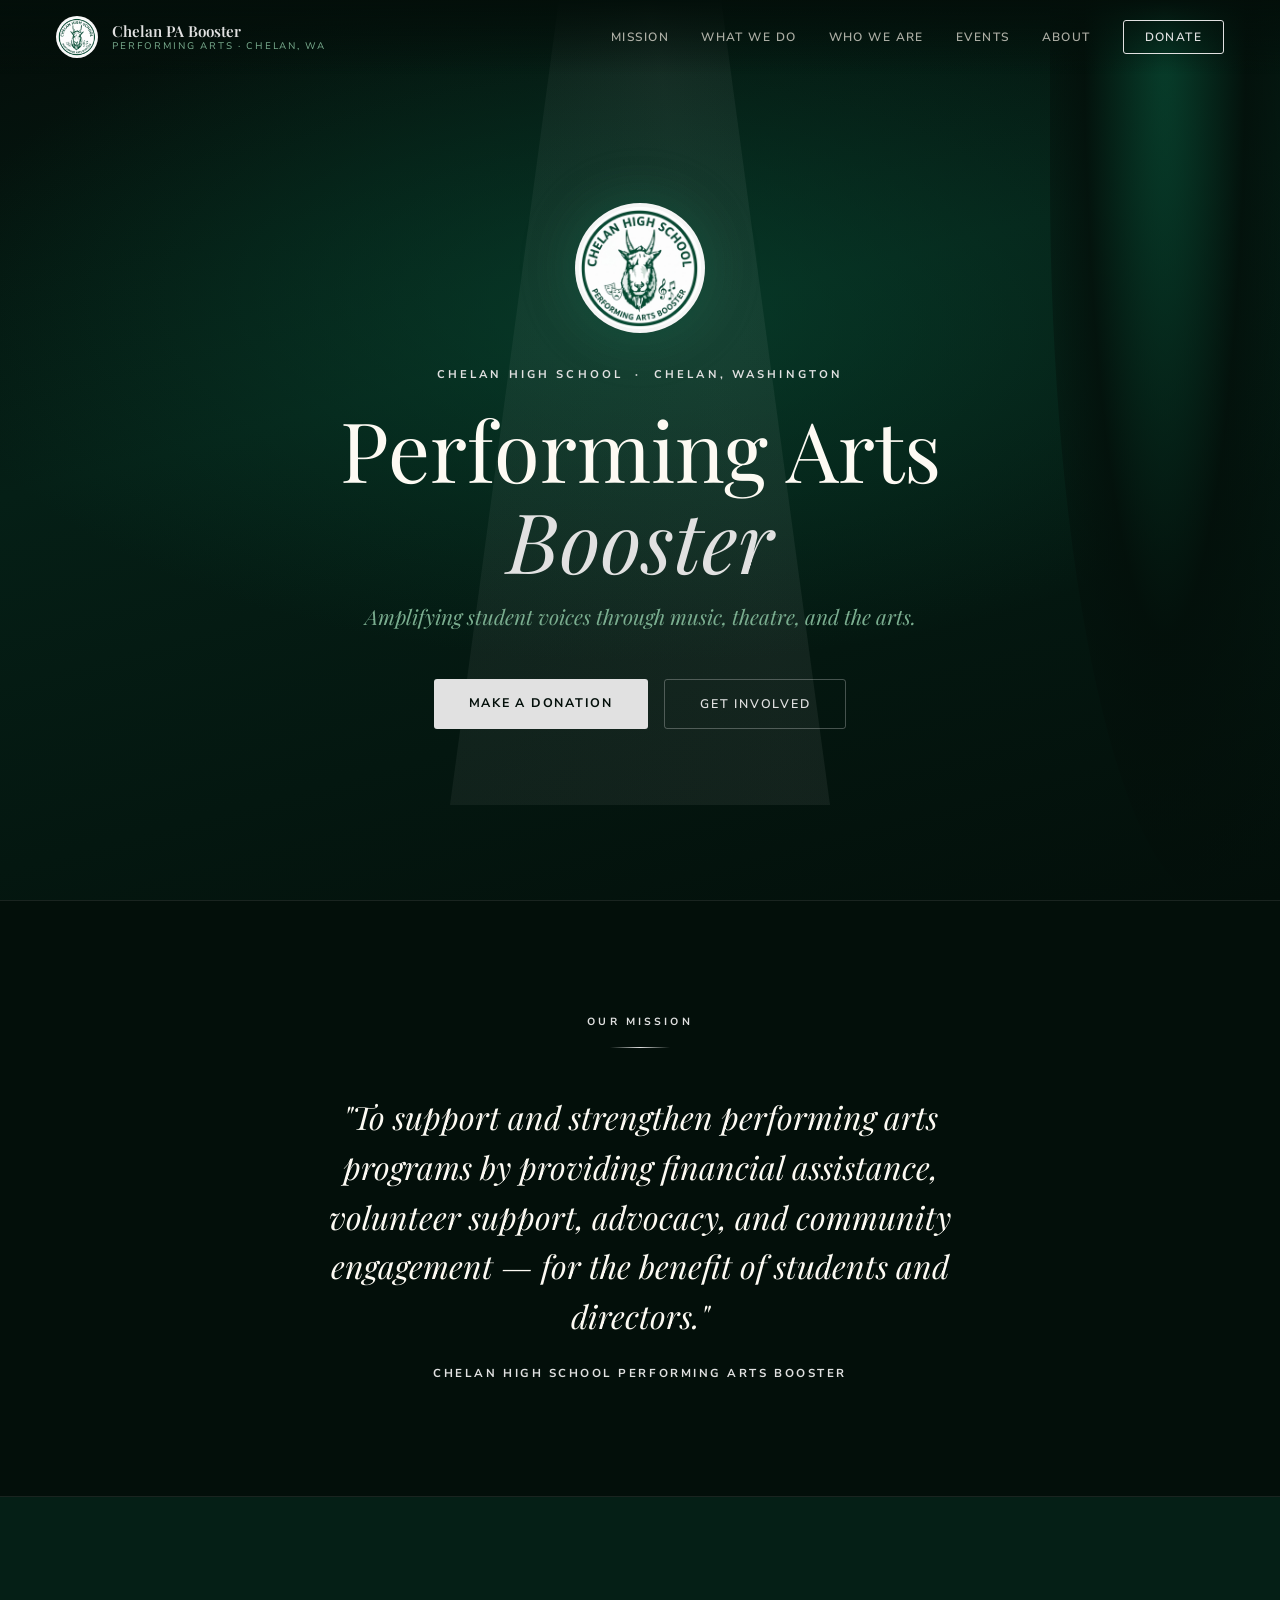
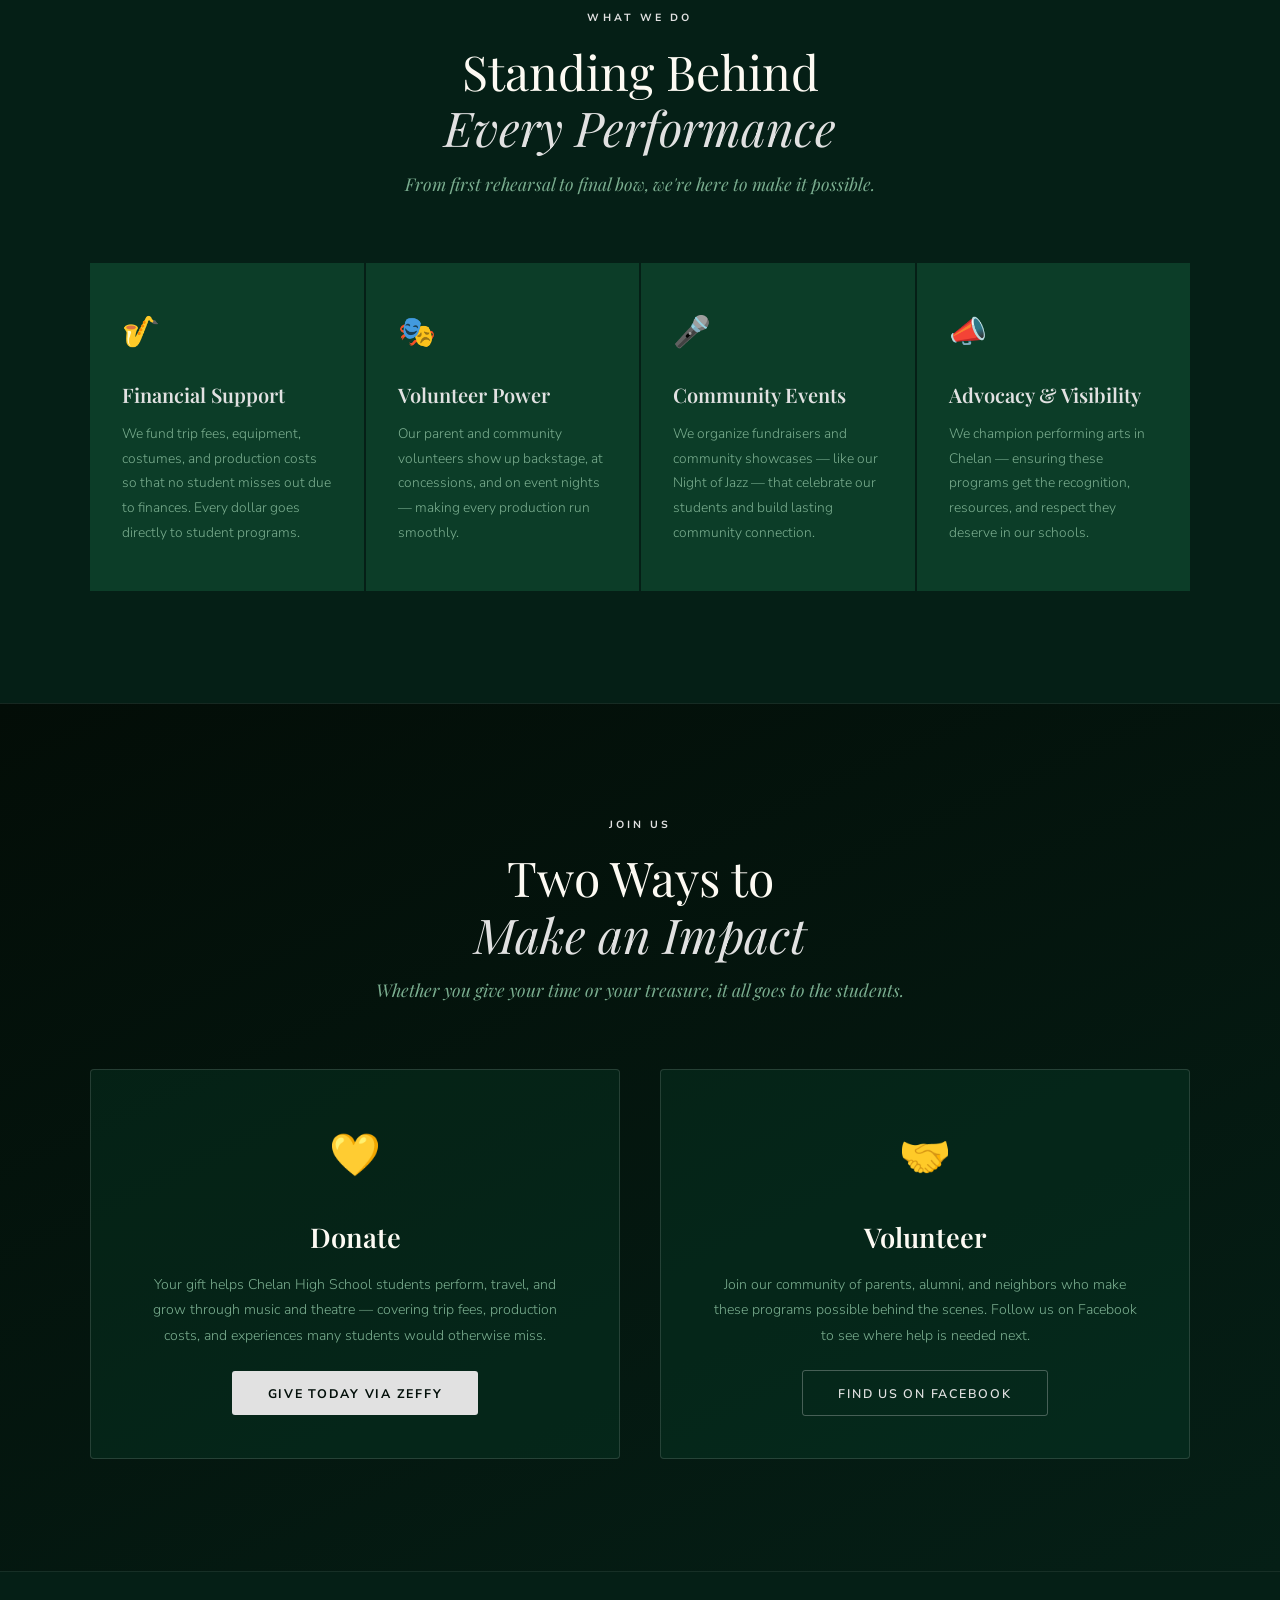
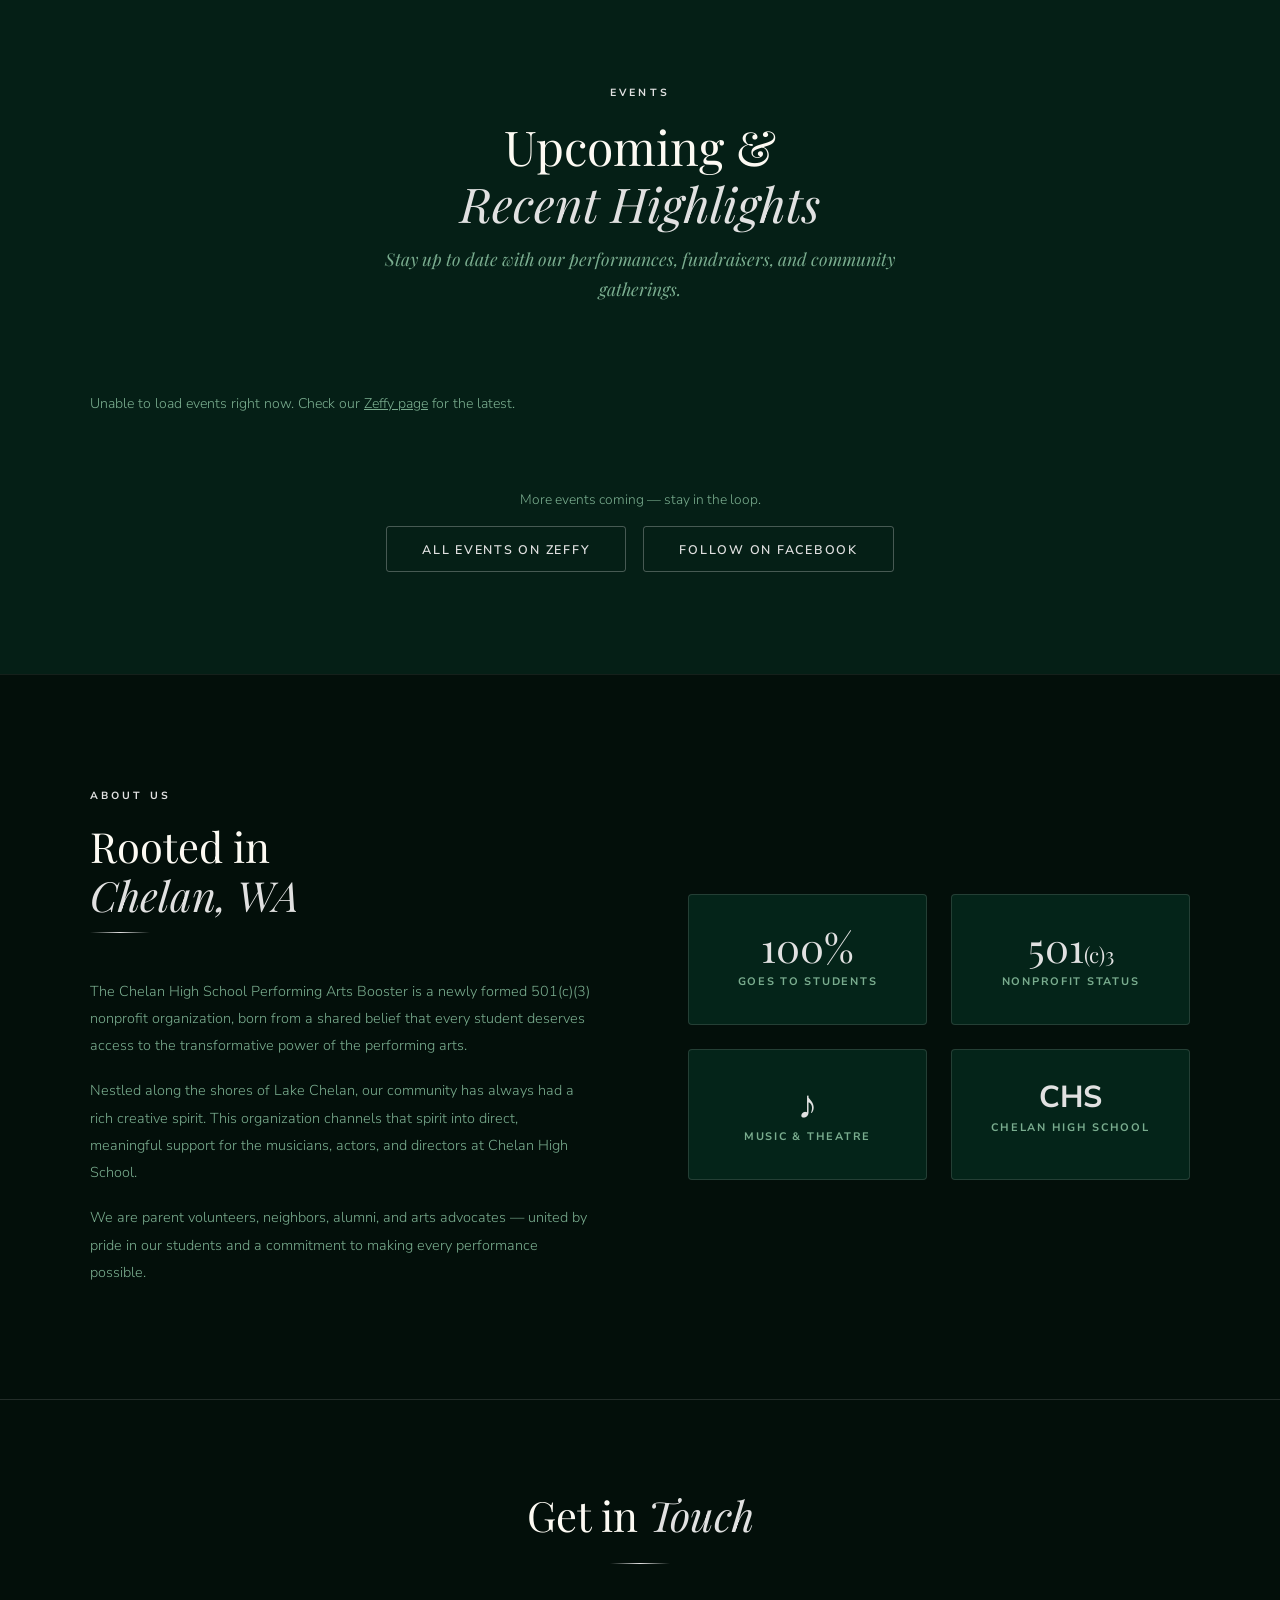
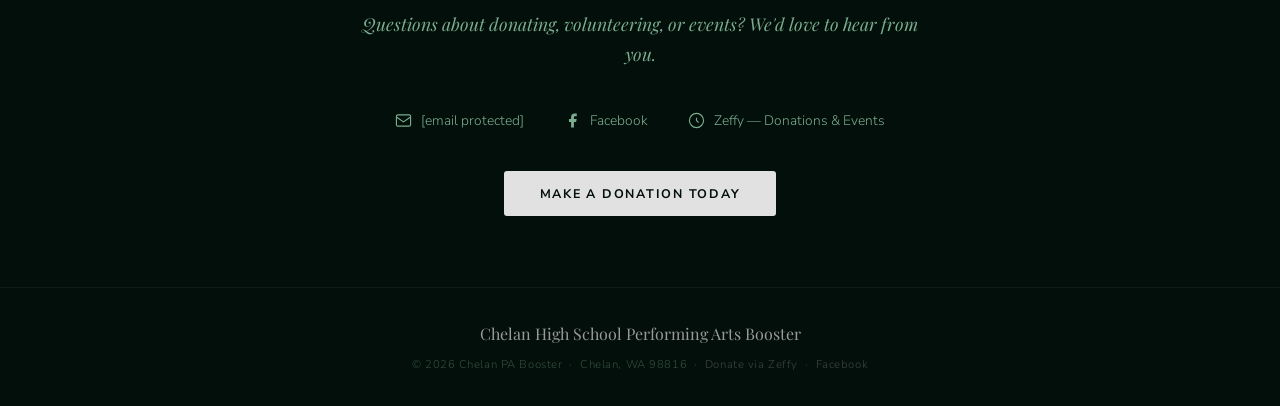
==== index.html @ 4cdd0638 "routes based on url" ====
<!DOCTYPE html>
<html lang="en">
<head>
  <meta charset="UTF-8" />
  <meta name="viewport" content="width=device-width, initial-scale=1.0" />
  <title>Chelan High School Performing Arts Booster | Chelan, WA</title>
  <meta name="description" content="The Chelan High School Performing Arts Booster is a 501(c)(3) nonprofit supporting music and theatre students in Chelan, WA through financial assistance, volunteer support, and community events." />
  <meta name="keywords" content="Chelan High School, performing arts, booster club, music, theatre, nonprofit, Chelan WA, Lake Chelan, student arts" />
  <meta name="author" content="Chelan High School Performing Arts Booster" />
  <link rel="canonical" href="https://chelanpabooster.org/" />

  <!-- Open Graph / Facebook -->
  <meta property="og:type" content="website" />
  <meta property="og:site_name" content="Chelan High School Performing Arts Booster" />
  <meta property="og:title" content="Chelan High School Performing Arts Booster" />
  <meta property="og:description" content="Supporting student performers at Chelan High School through music, theatre, and the arts. Donate, volunteer, and get involved." />
  <meta property="og:url" content="https://chelanpabooster.org/" />
  <meta property="og:image" content="https://chelanpabooster.org/logo.jpg" />
  <meta property="og:image:alt" content="Chelan High School Performing Arts Booster logo" />
  <meta property="og:locale" content="en_US" />

  <!-- Twitter Card -->
  <meta name="twitter:card" content="summary_large_image" />
  <meta name="twitter:title" content="Chelan High School Performing Arts Booster" />
  <meta name="twitter:description" content="Supporting student performers at Chelan High School through music, theatre, and the arts." />
  <meta name="twitter:image" content="https://chelanpabooster.org/logo.jpg" />

  <!-- Structured Data (JSON-LD) -->
  <script type="application/ld+json">
  {
    "@context": "https://schema.org",
    "@type": "NGO",
    "name": "Chelan High School Performing Arts Booster",
    "alternateName": "Chelan PA Booster",
    "url": "https://chelanpabooster.org",
    "logo": "https://chelanpabooster.org/logo.jpg",
    "description": "A 501(c)(3) nonprofit dedicated to supporting and strengthening performing arts programs at Chelan High School through financial assistance, volunteer support, advocacy, and community engagement.",
    "address": {
      "@type": "PostalAddress",
      "addressLocality": "Chelan",
      "addressRegion": "WA",
      "addressCountry": "US"
    },
    "sameAs": [
      "https://www.facebook.com/profile.php?id=61575552912524",
      "https://www.zeffy.com/en-US/organization/chelan-high-school-performing-arts-booster"
    ],
    "nonprofitStatus": "Nonprofit501c3"
  }
  </script>

  <link rel="icon" type="image/x-icon" href="favicon.ico" />
  <link rel="icon" type="image/png" sizes="192x192" href="favicon.png" />
  <link rel="apple-touch-icon" href="favicon.png" />
  <link rel="preconnect" href="https://fonts.googleapis.com">
  <link rel="preconnect" href="https://fonts.gstatic.com" crossorigin>
  <link href="https://fonts.googleapis.com/css2?family=Playfair+Display:ital,wght@0,400;0,600;0,700;1,400;1,600&family=Nunito+Sans:wght@300;400;600;700&display=swap" rel="stylesheet">
  <style>
    *, *::before, *::after { box-sizing: border-box; margin: 0; padding: 0; }

    :root {
      --forest:      #094F37;
      --forest-dark: #051F16;
      --forest-deep: #030F0A;
      --forest-mid:  #0C3D28;
      --forest-lite: #135C3D;
      --forest-pale: #1E7A51;
      --gold:        #E1E1E1;
      --gold-light:  #E1E1E1;
      --gold-dim:    #9A9A9A;
      --cream:       #F4EFE4;
      --warm-white:  #FDFAF3;
      --muted:       #7AAD8F;
      --muted-dark:  #3D6E53;
      --serif:       'Playfair Display', Georgia, serif;
      --sans:        'Nunito Sans', sans-serif;
    }

    html { scroll-behavior: smooth; }

    body {
      background: var(--forest-dark);
      color: var(--cream);
      font-family: var(--sans);
      font-weight: 300;
      line-height: 1.7;
      overflow-x: hidden;
    }

    /* ── NAV ─────────────────────────────────────────────── */
    nav {
      position: fixed;
      top: 0; left: 0; right: 0;
      z-index: 100;
      display: flex;
      align-items: center;
      justify-content: space-between;
      padding: 1rem 3.5rem;
      background: linear-gradient(to bottom, rgba(3,15,10,.97) 0%, rgba(3,15,10,0) 100%);
      transition: background .4s;
    }
    nav.scrolled {
      background: rgba(3,15,10,.98);
      border-bottom: 1px solid rgba(225,225,225,.15);
    }

    .nav-brand {
      display: flex;
      align-items: center;
      gap: .9rem;
      text-decoration: none;
    }
    .nav-logo-img {
      width: 42px;
      height: 42px;
      border-radius: 50%;
      background: #fff;
      object-fit: cover;
      border: 2px solid rgba(225,225,225,.25);
      flex-shrink: 0;
    }
    .nav-logo-text {
      font-family: var(--serif);
      font-size: .95rem;
      font-weight: 600;
      color: var(--gold);
      line-height: 1.2;
    }
    .nav-logo-text span {
      display: block;
      font-family: var(--sans);
      font-size: .6rem;
      font-weight: 400;
      letter-spacing: .18em;
      text-transform: uppercase;
      color: var(--muted);
    }

    .nav-links {
      display: flex;
      gap: 2rem;
      list-style: none;
      align-items: center;
    }
    .nav-links a {
      font-family: var(--sans);
      font-size: .75rem;
      font-weight: 600;
      letter-spacing: .12em;
      text-transform: uppercase;
      color: var(--cream);
      text-decoration: none;
      opacity: .7;
      transition: opacity .2s, color .2s;
    }
    .nav-links a:hover { opacity: 1; color: var(--gold); }
    .nav-cta {
      padding: .5rem 1.3rem;
      border: 1px solid var(--gold);
      border-radius: 3px;
      color: var(--gold) !important;
      opacity: 1 !important;
      transition: background .2s, color .2s !important;
    }
    .nav-cta:hover { background: var(--gold); color: var(--forest-deep) !important; }

    /* ── HERO ────────────────────────────────────────────── */
    .hero {
      position: relative;
      min-height: 100vh;
      display: flex;
      flex-direction: column;
      justify-content: center;
      align-items: center;
      text-align: center;
      padding: 8rem 2rem 6rem;
      overflow: hidden;
    }

    .hero-bg {
      position: absolute;
      inset: 0;
      background:
        radial-gradient(ellipse 80% 55% at 50% 35%, rgba(9,79,55,.55) 0%, transparent 70%),
        linear-gradient(165deg, #040D09 0%, #051F16 40%, #030F0A 100%);
      z-index: 0;
    }

    /* Curtain drapes */
    .hero::before, .hero::after {
      content: '';
      position: absolute;
      top: 0; bottom: 0;
      width: 18%;
      background: radial-gradient(ellipse at top, rgba(9,79,55,.7) 0%, rgba(3,15,10,.8) 50%, transparent 100%);
      pointer-events: none;
      z-index: 0;
    }
    .hero::before { left: 0; border-radius: 0 0 70% 0 / 0 0 80% 0; }
    .hero::after  { right: 0; border-radius: 0 0 0 70% / 0 0 0 80%; }

    /* Spotlight beam */
    .spotlight {
      position: absolute;
      top: -5%;
      left: 50%;
      transform: translateX(-50%);
      width: 500px;
      height: 850px;
      background: conic-gradient(from -10deg at 50% 0%, transparent 0%, rgba(225,225,225,.03) 30%, rgba(225,225,225,.07) 50%, rgba(225,225,225,.03) 70%, transparent 100%);
      clip-path: polygon(35% 0%, 65% 0%, 88% 100%, 12% 100%);
      pointer-events: none;
      z-index: 0;
      animation: spotlight-pulse 6s ease-in-out infinite;
    }
    @keyframes spotlight-pulse {
      0%, 100% { opacity: .6; }
      50%       { opacity: 1; }
    }

    .hero-content {
      position: relative;
      z-index: 2;
      max-width: 820px;
    }

    .hero-logo-wrap {
      margin-bottom: 2rem;
      opacity: 0;
      animation: fade-up .8s .15s forwards;
    }
    .hero-logo-circle {
      width: 130px;
      height: 130px;
      border-radius: 50%;
      background: #fff;
      margin: 0 auto;
      display: flex;
      align-items: center;
      justify-content: center;
      overflow: hidden;
      border: 4px solid rgba(225,225,225,.35);
      box-shadow: 0 0 40px rgba(9,79,55,.6), 0 0 80px rgba(225,225,225,.08);
    }
    .hero-logo-circle img {
      width: 100%;
      height: 100%;
      object-fit: cover;
    }

    .hero-eyebrow {
      font-family: var(--sans);
      font-size: .7rem;
      font-weight: 700;
      letter-spacing: .28em;
      text-transform: uppercase;
      color: var(--gold);
      margin-bottom: 1.2rem;
      opacity: 0;
      animation: fade-up .8s .35s forwards;
    }

    .hero-title {
      font-family: var(--serif);
      font-size: clamp(2.8rem, 6.5vw, 5.5rem);
      font-weight: 400;
      line-height: 1.1;
      color: var(--warm-white);
      margin-bottom: .8rem;
      opacity: 0;
      animation: fade-up .9s .55s forwards;
    }
    .hero-title em {
      font-style: italic;
      color: var(--gold);
    }

    .hero-subtitle {
      font-family: var(--serif);
      font-size: clamp(1rem, 2vw, 1.3rem);
      font-style: italic;
      color: var(--muted);
      margin-bottom: 2.8rem;
      opacity: 0;
      animation: fade-up .9s .75s forwards;
    }

    .hero-buttons {
      display: flex;
      gap: 1rem;
      justify-content: center;
      flex-wrap: wrap;
      opacity: 0;
      animation: fade-up .9s .95s forwards;
    }

    @keyframes fade-up {
      from { opacity: 0; transform: translateY(20px); }
      to   { opacity: 1; transform: translateY(0); }
    }

    /* ── BUTTONS ─────────────────────────────────────────── */
    .btn-primary {
      padding: .85rem 2.2rem;
      background: var(--gold);
      color: var(--forest-deep);
      font-family: var(--sans);
      font-size: .78rem;
      font-weight: 700;
      letter-spacing: .14em;
      text-transform: uppercase;
      text-decoration: none;
      border-radius: 3px;
      transition: background .2s, transform .2s;
    }
    .btn-primary:hover { background: var(--gold); transform: translateY(-2px); }

    .btn-outline {
      padding: .85rem 2.2rem;
      border: 1px solid rgba(225,225,225,.3);
      color: var(--gold);
      font-family: var(--sans);
      font-size: .78rem;
      font-weight: 600;
      letter-spacing: .14em;
      text-transform: uppercase;
      text-decoration: none;
      border-radius: 3px;
      transition: border-color .2s, background .2s, transform .2s;
    }
    .btn-outline:hover { border-color: var(--gold); background: rgba(225,225,225,.08); transform: translateY(-2px); }

    /* ── DIVIDER ─────────────────────────────────────────── */
    .divider {
      width: 60px;
      height: 1px;
      background: linear-gradient(to right, transparent, var(--gold), transparent);
      margin: 0 auto 2.8rem;
    }

    /* ── SECTIONS ─────────────────────────────────────────── */
    section { padding: 7rem 2rem; }
    .container { max-width: 1100px; margin: 0 auto; }
    .container-narrow { max-width: 760px; margin: 0 auto; }

    .section-label {
      font-family: var(--sans);
      font-size: .65rem;
      font-weight: 700;
      letter-spacing: .3em;
      text-transform: uppercase;
      color: var(--gold);
      text-align: center;
      margin-bottom: 1rem;
    }
    .section-title {
      font-family: var(--serif);
      font-size: clamp(1.9rem, 3.8vw, 3rem);
      font-weight: 400;
      text-align: center;
      color: var(--warm-white);
      line-height: 1.18;
      margin-bottom: .8rem;
    }
    .section-title em { font-style: italic; color: var(--gold); }
    .section-lead {
      font-family: var(--serif);
      font-size: 1.1rem;
      font-style: italic;
      color: var(--muted);
      text-align: center;
      max-width: 580px;
      margin: 0 auto 4rem;
    }

    /* ── MISSION ─────────────────────────────────────────── */
    #mission {
      background: var(--forest-deep);
      border-top: 1px solid rgba(225,225,225,.1);
      border-bottom: 1px solid rgba(225,225,225,.1);
    }
    .mission-quote {
      font-family: var(--serif);
      font-size: clamp(1.3rem, 2.8vw, 2rem);
      font-weight: 400;
      font-style: italic;
      color: var(--warm-white);
      text-align: center;
      line-height: 1.55;
      max-width: 820px;
      margin: 0 auto 1.5rem;
      padding: 0 1rem;
    }
    .mission-attribution {
      font-family: var(--sans);
      font-size: .72rem;
      font-weight: 700;
      letter-spacing: .22em;
      text-transform: uppercase;
      color: var(--gold);
      text-align: center;
    }

    /* ── WHAT WE DO ──────────────────────────────────────── */
    #what-we-do { background: var(--forest-dark); }

    .pillars {
      display: grid;
      grid-template-columns: repeat(auto-fit, minmax(230px, 1fr));
      gap: 2px;
    }
    .pillar {
      background: var(--forest-mid);
      padding: 2.8rem 2rem;
      position: relative;
      overflow: hidden;
      transition: background .3s;
    }
    .pillar::after {
      content: '';
      position: absolute;
      bottom: 0; left: 0; right: 0;
      height: 2px;
      background: linear-gradient(to right, transparent, var(--gold), transparent);
      transform: scaleX(0);
      transition: transform .4s;
    }
    .pillar:hover { background: var(--forest-lite); }
    .pillar:hover::after { transform: scaleX(1); }

    .pillar-icon { font-size: 1.9rem; margin-bottom: 1.2rem; display: block; }
    .pillar-title {
      font-family: var(--serif);
      font-size: 1.25rem;
      font-weight: 600;
      color: var(--gold);
      margin-bottom: .6rem;
    }
    .pillar-text { font-size: .86rem; color: var(--muted); line-height: 1.8; }

    /* ── GET INVOLVED ────────────────────────────────────── */
    #get-involved {
      background: linear-gradient(155deg, #030D07 0%, #051F16 100%);
      border-top: 1px solid rgba(225,225,225,.08);
    }

    .involve-grid {
      display: grid;
      grid-template-columns: 1fr 1fr;
      gap: 2.5rem;
    }

    .involve-card {
      background: rgba(9,79,55,.25);
      border: 1px solid rgba(225,225,225,.15);
      border-radius: 4px;
      padding: 3.2rem 2.8rem;
      text-align: center;
      transition: border-color .3s, transform .3s, background .3s;
    }
    .involve-card:hover { border-color: var(--gold); transform: translateY(-4px); background: rgba(9,79,55,.4); }

    .involve-icon { font-size: 2.6rem; margin-bottom: 1.4rem; display: block; }
    .involve-title {
      font-family: var(--serif);
      font-size: 1.7rem;
      font-weight: 600;
      color: var(--warm-white);
      margin-bottom: .7rem;
    }
    .involve-text { font-size: .88rem; color: var(--muted); line-height: 1.8; margin-bottom: 2rem; }

    /* ── EVENTS ──────────────────────────────────────────── */
    #events {
      background: var(--forest-dark);
      border-top: 1px solid rgba(225,225,225,.08);
    }

    .events-list { display: flex; flex-direction: column; gap: 2px; }

    .event-item {
      display: grid;
      grid-template-columns: 90px 1fr auto;
      gap: 2.5rem;
      align-items: center;
      background: var(--forest-mid);
      padding: 2rem 2.5rem;
      transition: background .3s;
    }
    .event-item:hover { background: var(--forest-lite); }

    .event-date-box {
      text-align: center;
      border-right: 1px solid rgba(225,225,225,.15);
      padding-right: 2.5rem;
    }
    .event-month {
      font-family: var(--sans);
      font-size: .62rem;
      font-weight: 700;
      letter-spacing: .2em;
      text-transform: uppercase;
      color: var(--gold);
    }
    .event-day {
      font-family: var(--serif);
      font-size: 2.4rem;
      font-weight: 400;
      color: var(--warm-white);
      line-height: 1;
    }

    .event-type {
      font-family: var(--sans);
      font-size: .62rem;
      font-weight: 700;
      letter-spacing: .18em;
      text-transform: uppercase;
      color: var(--gold);
      margin-bottom: .3rem;
    }
    .event-name {
      font-family: var(--serif);
      font-size: 1.3rem;
      font-weight: 600;
      color: var(--warm-white);
      margin-bottom: .25rem;
    }
    .event-meta { font-size: .8rem; color: var(--muted); }

    .event-action {
      font-family: var(--sans);
      font-size: .7rem;
      font-weight: 600;
      letter-spacing: .14em;
      text-transform: uppercase;
      color: var(--gold);
      text-decoration: none;
      border: 1px solid rgba(225,225,225,.25);
      padding: .5rem 1.2rem;
      border-radius: 3px;
      white-space: nowrap;
      transition: background .2s, border-color .2s;
    }
    .event-action:hover { background: rgba(225,225,225,.1); border-color: var(--gold); }

    .events-more { text-align: center; margin-top: 3rem; }

    /* ── BOARD ───────────────────────────────────────────── */
    #board {
      background: var(--forest-dark);
      border-top: 1px solid rgba(225,225,225,.08);
    }

    .board-grid {
      display: grid;
      grid-template-columns: repeat(3, 1fr);
      gap: 2.5rem;
      margin-top: 3rem;
    }

    .board-card {
      text-align: center;
    }

    .board-photo {
      width: 140px;
      height: 140px;
      border-radius: 50%;
      object-fit: cover;
      border: 2px solid rgba(225,225,225,.15);
      margin: 0 auto 1.2rem;
      display: block;
      background: var(--forest-mid);
    }

    .board-initials {
      width: 140px;
      height: 140px;
      border-radius: 50%;
      border: 2px solid rgba(225,225,225,.15);
      margin: 0 auto 1.2rem;
      display: flex;
      align-items: center;
      justify-content: center;
      background: var(--forest-mid);
      font-family: var(--serif);
      font-size: 2rem;
      font-weight: 600;
      color: var(--muted);
    }

    .board-name {
      font-family: var(--serif);
      font-size: 1.15rem;
      font-weight: 600;
      color: var(--warm-white);
      margin-bottom: .25rem;
    }

    .board-role {
      font-family: var(--sans);
      font-size: .62rem;
      font-weight: 700;
      letter-spacing: .18em;
      text-transform: uppercase;
      color: var(--gold);
      margin-bottom: .9rem;
    }

    .board-bio {
      font-size: .85rem;
      color: var(--muted);
      line-height: 1.75;
    }

    @media (max-width: 900px) {
      .board-grid { grid-template-columns: repeat(2, 1fr); }
    }
    @media (max-width: 560px) {
      .board-grid { grid-template-columns: 1fr; max-width: 360px; margin-left: auto; margin-right: auto; }
    }

    /* ── ABOUT ───────────────────────────────────────────── */
    #about {
      background: var(--forest-deep);
      border-top: 1px solid rgba(225,225,225,.08);
    }

    .about-grid {
      display: grid;
      grid-template-columns: 1fr 1fr;
      gap: 6rem;
      align-items: center;
    }

    .about-body p {
      font-size: .9rem;
      color: var(--muted);
      line-height: 1.9;
      margin-bottom: 1.1rem;
    }
    .about-body p:last-child { margin-bottom: 0; }

    .about-stat-grid {
      display: grid;
      grid-template-columns: 1fr 1fr;
      gap: 1.5rem;
    }

    .stat-box {
      background: rgba(9,79,55,.35);
      border: 1px solid rgba(225,225,225,.14);
      border-radius: 4px;
      padding: 2rem 1.5rem;
      text-align: center;
    }
    .stat-number {
      font-family: var(--serif);
      font-size: 2.5rem;
      font-weight: 400;
      color: var(--gold);
      line-height: 1;
      margin-bottom: .4rem;
    }
    .stat-label {
      font-family: var(--sans);
      font-size: .68rem;
      font-weight: 700;
      letter-spacing: .16em;
      text-transform: uppercase;
      color: var(--muted);
    }

    /* ── CONTACT ─────────────────────────────────────────── */
    #contact {
      background: var(--forest-deep);
      border-top: 1px solid rgba(225,225,225,.14);
      padding: 5rem 2rem;
      text-align: center;
    }

    .contact-title {
      font-family: var(--serif);
      font-size: clamp(1.7rem, 3.3vw, 2.6rem);
      font-weight: 400;
      color: var(--warm-white);
      margin-bottom: .8rem;
    }
    .contact-title em { font-style: italic; color: var(--gold); }

    .contact-links {
      display: flex;
      gap: 2.5rem;
      justify-content: center;
      flex-wrap: wrap;
      margin: 2.5rem 0;
    }

    .contact-link {
      display: flex;
      align-items: center;
      gap: .55rem;
      color: var(--muted);
      text-decoration: none;
      font-size: .86rem;
      transition: color .2s;
    }
    .contact-link:hover { color: var(--gold); }

    /* ── FOOTER ──────────────────────────────────────────── */
    footer {
      background: var(--forest-deep);
      padding: 2rem;
      text-align: center;
      border-top: 1px solid rgba(255,255,255,.05);
    }
    .footer-logo {
      font-family: var(--serif);
      font-size: 1rem;
      color: var(--gold-dim);
      margin-bottom: .5rem;
    }
    .footer-copy {
      font-size: .7rem;
      color: rgba(122,173,143,.4);
      letter-spacing: .05em;
    }
    .footer-copy a { color: rgba(225,225,225,.25); text-decoration: none; }
    .footer-copy a:hover { color: var(--gold); }

    /* ── RESPONSIVE ──────────────────────────────────────── */
    @media (max-width: 900px) {
      nav { padding: 1rem 1.5rem; }
      .nav-links { gap: 1.2rem; }
      .involve-grid { grid-template-columns: 1fr; }
      .about-grid { grid-template-columns: 1fr; gap: 3rem; }
      .event-item { grid-template-columns: 70px 1fr; grid-template-rows: auto auto; }
      .event-action { grid-column: 2; margin-top: .5rem; align-self: start; }
    }
    /* ── HAMBURGER ───────────────────────────────────────── */
    .nav-hamburger {
      display: none;
      flex-direction: column;
      justify-content: space-between;
      width: 24px;
      height: 18px;
      background: none;
      border: none;
      cursor: pointer;
      padding: 0;
      z-index: 101;
    }
    .nav-hamburger span {
      display: block;
      width: 100%;
      height: 2px;
      background: var(--cream);
      border-radius: 2px;
      transition: transform .3s, opacity .3s;
    }
    .nav-hamburger.open span:nth-child(1) { transform: translateY(8px) rotate(45deg); }
    .nav-hamburger.open span:nth-child(2) { opacity: 0; }
    .nav-hamburger.open span:nth-child(3) { transform: translateY(-8px) rotate(-45deg); }

    @media (max-width: 640px) {
      .nav-hamburger { display: flex; }
      nav .nav-links {
        display: none;
        position: fixed;
        top: 0; left: 0; right: 0; bottom: 0;
        background: rgba(3,15,10,.97);
        flex-direction: column;
        align-items: center;
        justify-content: center;
        gap: 2.5rem;
        z-index: 100;
      }
      nav .nav-links.open { display: flex; }
      nav .nav-links a { font-size: 1.1rem; opacity: .85; }
      .hero { padding: 6rem 1.5rem 4rem; }
      section { padding: 5rem 1.5rem; }
      .pillars { grid-template-columns: 1fr; }
      .involve-card { padding: 2.5rem 1.8rem; }
      .event-item { grid-template-columns: 1fr; }
      .event-date-box { border-right: none; border-bottom: 1px solid rgba(225,225,225,.12); padding: 0 0 .8rem; text-align: left; display: flex; gap: .8rem; align-items: baseline; }
      .event-action { grid-column: 1; margin-top: .8rem; display: inline-block; align-self: start; }
      .about-stat-grid { grid-template-columns: 1fr 1fr; }
    }

    /* ── SCROLL REVEAL ───────────────────────────────────── */
    .reveal {
      opacity: 0;
      transform: translateY(22px);
      transition: opacity .7s, transform .7s;
    }
    .reveal.visible { opacity: 1; transform: none; }
    .reveal-delay-1 { transition-delay: .1s; }
    .reveal-delay-2 { transition-delay: .2s; }
    .reveal-delay-3 { transition-delay: .3s; }
    .reveal-delay-4 { transition-delay: .4s; }
  </style>
</head>
<body>

  <!-- NAV -->
  <nav id="nav">
    <a href="/" class="nav-brand">
      <img class="nav-logo-img" src="[data-uri]" alt="Chelan High School Performing Arts Booster logo" />
      <div class="nav-logo-text">
        Chelan PA Booster
        <span>Performing Arts · Chelan, WA</span>
      </div>
    </a>
    <button class="nav-hamburger" id="nav-hamburger" aria-label="Toggle menu">
      <span></span><span></span><span></span>
    </button>
    <ul class="nav-links" id="nav-links">
      <li><a href="/mission">Mission</a></li>
      <li><a href="/what-we-do">What We Do</a></li>
      <li><a href="/who-we-are">Who We Are</a></li>
      <li><a href="/events">Events</a></li>
      <li><a href="/about">About</a></li>
      <li><a href="https://www.zeffy.com/en-US/donation-form/making-a-difference-5" target="_blank" class="nav-cta">Donate</a></li>
    </ul>
  </nav>

  <!-- HERO -->
  <section class="hero" id="home">
    <div class="hero-bg"></div>
    <div class="spotlight"></div>

    <div class="hero-content">
      <div class="hero-logo-wrap">
        <div class="hero-logo-circle">
          <img src="[data-uri]" alt="Chelan High School Performing Arts Booster" />
        </div>
      </div>
      <p class="hero-eyebrow">Chelan High School &nbsp;·&nbsp; Chelan, Washington</p>
      <h1 class="hero-title">
        Performing Arts<br>
        <em>Booster</em>
      </h1>
      <p class="hero-subtitle">
        Amplifying student voices through music, theatre, and the arts.
      </p>
      <div class="hero-buttons">
        <a href="https://www.zeffy.com/en-US/donation-form/making-a-difference-5" target="_blank" class="btn-primary">Make a Donation</a>
        <a href="#get-involved" class="btn-outline">Get Involved</a>
      </div>
    </div>
  </section>

  <!-- MISSION -->
  <section id="mission">
    <div class="container-narrow">
      <p class="section-label reveal">Our Mission</p>
      <div class="divider reveal reveal-delay-1"></div>
      <blockquote class="mission-quote reveal reveal-delay-2">
        "To support and strengthen performing arts programs by providing financial assistance, volunteer support, advocacy, and community engagement — for the benefit of students and directors."
      </blockquote>
      <p class="mission-attribution reveal reveal-delay-3">Chelan High School Performing Arts Booster</p>
    </div>
  </section>

  <!-- WHAT WE DO -->
  <section id="what-we-do">
    <div class="container">
      <p class="section-label reveal">What We Do</p>
      <h2 class="section-title reveal reveal-delay-1">Standing Behind<br><em>Every Performance</em></h2>
      <p class="section-lead reveal reveal-delay-2">From first rehearsal to final bow, we're here to make it possible.</p>

      <div class="pillars">
        <div class="pillar reveal reveal-delay-1">
          <span class="pillar-icon">🎷</span>
          <h3 class="pillar-title">Financial Support</h3>
          <p class="pillar-text">We fund trip fees, equipment, costumes, and production costs so that no student misses out due to finances. Every dollar goes directly to student programs.</p>
        </div>
        <div class="pillar reveal reveal-delay-2">
          <span class="pillar-icon">🎭</span>
          <h3 class="pillar-title">Volunteer Power</h3>
          <p class="pillar-text">Our parent and community volunteers show up backstage, at concessions, and on event nights — making every production run smoothly.</p>
        </div>
        <div class="pillar reveal reveal-delay-3">
          <span class="pillar-icon">🎤</span>
          <h3 class="pillar-title">Community Events</h3>
          <p class="pillar-text">We organize fundraisers and community showcases — like our Night of Jazz — that celebrate our students and build lasting community connection.</p>
        </div>
        <div class="pillar reveal reveal-delay-4">
          <span class="pillar-icon">📣</span>
          <h3 class="pillar-title">Advocacy &amp; Visibility</h3>
          <p class="pillar-text">We champion performing arts in Chelan — ensuring these programs get the recognition, resources, and respect they deserve in our schools.</p>
        </div>
      </div>
    </div>
  </section>

  <!-- GET INVOLVED -->
  <section id="get-involved">
    <div class="container">
      <p class="section-label reveal">Join Us</p>
      <h2 class="section-title reveal reveal-delay-1">Two Ways to<br><em>Make an Impact</em></h2>
      <p class="section-lead reveal reveal-delay-2">Whether you give your time or your treasure, it all goes to the students.</p>

      <div class="involve-grid">
        <div class="involve-card reveal reveal-delay-1">
          <span class="involve-icon">💛</span>
          <h3 class="involve-title">Donate</h3>
          <p class="involve-text">Your gift helps Chelan High School students perform, travel, and grow through music and theatre — covering trip fees, production costs, and experiences many students would otherwise miss.</p>
          <a href="https://www.zeffy.com/en-US/donation-form/making-a-difference-5" target="_blank" class="btn-primary">Give Today via Zeffy</a>
        </div>
        <div class="involve-card reveal reveal-delay-2">
          <span class="involve-icon">🤝</span>
          <h3 class="involve-title">Volunteer</h3>
          <p class="involve-text">Join our community of parents, alumni, and neighbors who make these programs possible behind the scenes. Follow us on Facebook to see where help is needed next.</p>
          <a href="https://www.facebook.com/profile.php?id=61588188177984" target="_blank" class="btn-outline">Find Us on Facebook</a>
        </div>
      </div>
    </div>
  </section>

  <!-- EVENTS -->
  <section id="events">
    <div class="container">
      <p class="section-label reveal">Events</p>
      <h2 class="section-title reveal reveal-delay-1">Upcoming &amp;<br><em>Recent Highlights</em></h2>
      <p class="section-lead reveal reveal-delay-2">Stay up to date with our performances, fundraisers, and community gatherings.</p>

      <!-- Upcoming events loaded dynamically -->
      <div id="events-upcoming-wrap">
        <div id="events-upcoming" class="events-list" aria-live="polite">
          <!-- JS populates this -->
        </div>
      </div>

      <!-- Past events (collapsed by default, revealed by JS) -->
      <div id="events-past-wrap" style="display:none; margin-top:2rem;">
        <p style="font-size:.65rem;font-weight:700;letter-spacing:.2em;text-transform:uppercase;color:var(--muted-dark);margin-bottom:.8rem;">Past Events</p>
        <div id="events-past" class="events-list"></div>
      </div>

      <div class="events-more reveal">
        <p id="events-more-note" style="color:var(--muted); font-size:.86rem; margin-bottom:1.5rem;">More events coming — stay in the loop.</p>
        <a href="https://www.zeffy.com/en-US/organizations/chelan-high-school-performing-arts-booster" target="_blank" class="btn-outline" style="margin-right:.8rem;">All Events on Zeffy</a>
        <a href="https://www.facebook.com/profile.php?id=61588188177984" target="_blank" class="btn-outline">Follow on Facebook</a>
      </div>
    </div>
  </section>

  <!-- BOARD -->
  <section id="board">
    <div class="container">
      <p class="section-label reveal">Who We Are</p>
      <h2 class="section-title reveal reveal-delay-1">Meet the <em>Board</em></h2>
      <p class="section-lead reveal reveal-delay-2">Dedicated volunteers committed to supporting Chelan's performing arts students.</p>
      <div id="board-grid" class="board-grid"></div>
    </div>
  </section>

  <!-- ABOUT -->
  <section id="about">
    <div class="container">
      <div class="about-grid">
        <div>
          <p class="section-label reveal" style="text-align:left;">About Us</p>
          <h2 class="section-title reveal reveal-delay-1" style="text-align:left;font-size:clamp(1.7rem,3.3vw,2.6rem);">Rooted in<br><em>Chelan, WA</em></h2>
          <div class="divider reveal reveal-delay-2" style="margin-left:0;"></div>
          <div class="about-body reveal reveal-delay-3">
            <p>The Chelan High School Performing Arts Booster is a newly formed 501(c)(3) nonprofit organization, born from a shared belief that every student deserves access to the transformative power of the performing arts.</p>
            <p>Nestled along the shores of Lake Chelan, our community has always had a rich creative spirit. This organization channels that spirit into direct, meaningful support for the musicians, actors, and directors at Chelan High School.</p>
            <p>We are parent volunteers, neighbors, alumni, and arts advocates — united by pride in our students and a commitment to making every performance possible.</p>
          </div>
        </div>
        <div class="about-stat-grid">
          <div class="stat-box reveal reveal-delay-1">
            <div class="stat-number">100%</div>
            <div class="stat-label">Goes to Students</div>
          </div>
          <div class="stat-box reveal reveal-delay-2">
            <div class="stat-number">501<span style="font-size:1.3rem">(c)3</span></div>
            <div class="stat-label">Nonprofit Status</div>
          </div>
          <div class="stat-box reveal reveal-delay-3">
            <div class="stat-number">♪</div>
            <div class="stat-label">Music &amp; Theatre</div>
          </div>
          <div class="stat-box reveal reveal-delay-4">
            <div class="stat-number" style="font-size:1.9rem;font-family:var(--sans);font-weight:700;">CHS</div>
            <div class="stat-label">Chelan High School</div>
          </div>
        </div>
      </div>
    </div>
  </section>

  <!-- CONTACT -->
  <section id="contact">
    <div class="container-narrow">
      <h2 class="contact-title reveal">Get in <em>Touch</em></h2>
      <div class="divider reveal reveal-delay-1"></div>
      <p class="section-lead reveal reveal-delay-2" style="margin-bottom:0;">Questions about donating, volunteering, or events? We'd love to hear from you.</p>

      <div class="contact-links reveal reveal-delay-3">
        <a href="/cdn-cgi/l/email-protection#46252e232a272836272429293532233406212b272f2a6825292b" class="contact-link">
          <svg width="17" height="17" viewBox="0 0 24 24" fill="none" stroke="currentColor" stroke-width="1.6"><rect x="2" y="4" width="20" height="16" rx="2"/><path d="m2 7 10 7 10-7"/></svg>
          <span class="__cf_email__" data-cfemail="57343f323b363927363538382423322517303a363e3b7934383a">[email&#160;protected]</span>
        </a>
        <a href="https://www.facebook.com/profile.php?id=61588188177984" target="_blank" class="contact-link">
          <svg width="17" height="17" viewBox="0 0 24 24" fill="currentColor"><path d="M18 2h-3a5 5 0 0 0-5 5v3H7v4h3v8h4v-8h3l1-4h-4V7a1 1 0 0 1 1-1h3z"/></svg>
          Facebook
        </a>
        <a href="https://www.zeffy.com/en-US/organizations/chelan-high-school-performing-arts-booster" target="_blank" class="contact-link">
          <svg width="17" height="17" viewBox="0 0 24 24" fill="none" stroke="currentColor" stroke-width="1.6"><circle cx="12" cy="12" r="10"/><path d="M12 8v4l3 3"/></svg>
          Zeffy — Donations &amp; Events
        </a>
      </div>

      <div class="reveal reveal-delay-4" style="margin-top:3rem;">
        <a href="https://www.zeffy.com/en-US/donation-form/making-a-difference-5" target="_blank" class="btn-primary">Make a Donation Today</a>
      </div>
    </div>
  </section>

  <!-- FOOTER -->
  <footer>
    <p class="footer-logo">Chelan High School Performing Arts Booster</p>
    <p class="footer-copy">
      &copy; <span id="year"></span> Chelan PA Booster &nbsp;·&nbsp; Chelan, WA 98816 &nbsp;·&nbsp;
      <a href="https://www.zeffy.com/en-US/organizations/chelan-high-school-performing-arts-booster" target="_blank">Donate via Zeffy</a>
      &nbsp;·&nbsp;
      <a href="https://www.facebook.com/profile.php?id=61588188177984" target="_blank">Facebook</a>
    </p>
  </footer>

  <script data-cfasync="false" src="/cdn-cgi/scripts/5c5dd728/cloudflare-static/email-decode.min.js"></script><script>
    document.getElementById('year').textContent = new Date().getFullYear();

    const nav = document.getElementById('nav');
    window.addEventListener('scroll', () => {
      nav.classList.toggle('scrolled', window.scrollY > 60);
    }, { passive: true });

    const hamburger = document.getElementById('nav-hamburger');
    const navLinks = document.getElementById('nav-links');
    hamburger.addEventListener('click', () => {
      hamburger.classList.toggle('open');
      navLinks.classList.toggle('open');
    });
    navLinks.querySelectorAll('a').forEach(a => {
      a.addEventListener('click', () => {
        hamburger.classList.remove('open');
        navLinks.classList.remove('open');
      });
    });

    const reveals = document.querySelectorAll('.reveal');
    const observer = new IntersectionObserver((entries) => {
      entries.forEach(e => {
        if (e.isIntersecting) {
          e.target.classList.add('visible');
          observer.unobserve(e.target);
        }
      });
    }, { threshold: 0.1 });
    reveals.forEach(el => observer.observe(el));

    // ── Page routing — scroll to section based on URL path ──────────────────
    (function routeToSection() {
      const pathMap = {
        '/mission':    'mission',
        '/what-we-do': 'what-we-do',
        '/who-we-are': 'board',
        '/events':     'events',
        '/about':      'about',
      };
      const sectionId = pathMap[window.location.pathname];
      if (!sectionId) return;
      const el = document.getElementById(sectionId);
      if (!el) return;
      // Use instant scroll so the page doesn't visibly start at top then jump
      requestAnimationFrame(() => {
        const navH = document.getElementById('nav').offsetHeight;
        const top = el.getBoundingClientRect().top + window.scrollY - navH;
        window.scrollTo({ top, behavior: 'instant' });
      });
    })();

    // ── Dynamic Events ──────────────────────────────────────────────────────
    (function loadEvents() {
      const MONTHS = ['Jan','Feb','Mar','Apr','May','Jun','Jul','Aug','Sep','Oct','Nov','Dec'];
      const upcomingEl = document.getElementById('events-upcoming');
      const pastWrapEl = document.getElementById('events-past-wrap');
      const pastEl     = document.getElementById('events-past');
      const moreNote   = document.getElementById('events-more-note');

      function escHtml(str) {
        return String(str)
          .replace(/&/g, '&amp;').replace(/</g, '&lt;')
          .replace(/>/g, '&gt;').replace(/"/g, '&quot;');
      }

      function eventHTML(event) {
        const [year, mm, dd] = (event.date || '').split('-');
        const month = MONTHS[parseInt(mm, 10) - 1] || '';
        const day   = parseInt(dd, 10) || '';
        const typeLabel = [event.type, year].filter(Boolean).join(' \u00b7 ');
        const meta  = [event.time, event.location].filter(Boolean).join(' \u00b7 ');
        const action = event.url
          ? `<a href="${escHtml(event.url)}" target="_blank" rel="noopener" class="event-action">${escHtml(event.urlLabel || 'View Details')}</a>`
          : '';
        return `<div class="event-item">
          <div class="event-date-box">
            <div class="event-month">${month}</div>
            <div class="event-day">${day}</div>
          </div>
          <div>
            ${typeLabel ? `<div class="event-type">${escHtml(typeLabel)}</div>` : ''}
            <div class="event-name">${escHtml(event.name)}</div>
            ${meta ? `<div class="event-meta">${escHtml(meta)}</div>` : ''}
          </div>
          ${action}
        </div>`;
      }

      fetch('/api/events')
        .then(r => r.ok ? r.json() : Promise.reject())
        .then(events => {
          const today = new Date().toISOString().slice(0, 10);
          const upcoming = events
            .filter(e => e.date >= today)
            .sort((a, b) => a.date.localeCompare(b.date));
          const past = events
            .filter(e => e.date < today)
            .sort((a, b) => b.date.localeCompare(a.date));

          if (upcoming.length) {
            upcomingEl.innerHTML = upcoming.map(eventHTML).join('');
            moreNote.style.display = 'none';
            // Trigger reveal animations for newly added items
            upcomingEl.querySelectorAll('.event-item').forEach(el => {
              el.classList.add('visible');
            });
          } else {
            upcomingEl.innerHTML = '<p style="color:var(--muted);font-size:.88rem;padding:1.5rem 0;">No upcoming events scheduled — check back soon!</p>';
          }

          if (past.length) {
            pastEl.innerHTML = past.map(eventHTML).join('');
            pastWrapEl.style.display = 'block';
            pastEl.querySelectorAll('.event-item').forEach(el => {
              el.classList.add('visible');
              el.style.opacity = '.6';
            });
          }
        })
        .catch(() => {
          // On error fall back to a friendly message
          upcomingEl.innerHTML = '<p style="color:var(--muted);font-size:.88rem;padding:1.5rem 0;">Unable to load events right now. Check our <a href="https://www.zeffy.com/en-US/organizations/chelan-high-school-performing-arts-booster" target="_blank" style="color:inherit;">Zeffy page</a> for the latest.</p>';
        });
    })();

    // ── Board Members ─────────────────────────────────────
    (function loadBoard() {
      const grid = document.getElementById('board-grid');

      function escHtml(str) {
        return String(str)
          .replace(/&/g, '&amp;').replace(/</g, '&lt;')
          .replace(/>/g, '&gt;').replace(/"/g, '&quot;');
      }

      function initials(name) {
        return name.split(' ').map(w => w[0]).join('').slice(0, 2).toUpperCase();
      }

      function memberHTML(m) {
        const photo = m.image
          ? `<img class="board-photo" src="${m.image}" alt="${escHtml(m.name)}" loading="lazy" />`
          : `<div class="board-initials">${escHtml(initials(m.name))}</div>`;
        return `<div class="board-card reveal">
          ${photo}
          <div class="board-name">${escHtml(m.name)}</div>
          <div class="board-role">${escHtml(m.role)}</div>
          ${m.bio ? `<p class="board-bio">${escHtml(m.bio)}</p>` : ''}
        </div>`;
      }

      fetch('/api/board')
        .then(r => r.ok ? r.json() : Promise.reject())
        .then(members => {
          const sorted = members.slice().sort((a, b) => (a.order ?? 0) - (b.order ?? 0) || a.name.localeCompare(b.name));
          if (!sorted.length) {
            grid.closest('section').style.display = 'none';
            return;
          }
          grid.innerHTML = sorted.map(memberHTML).join('');
          grid.querySelectorAll('.board-card').forEach(el => el.classList.add('visible'));
        })
        .catch(() => {
          grid.closest('section').style.display = 'none';
        });
    })();
  </script>
</body>
</html>
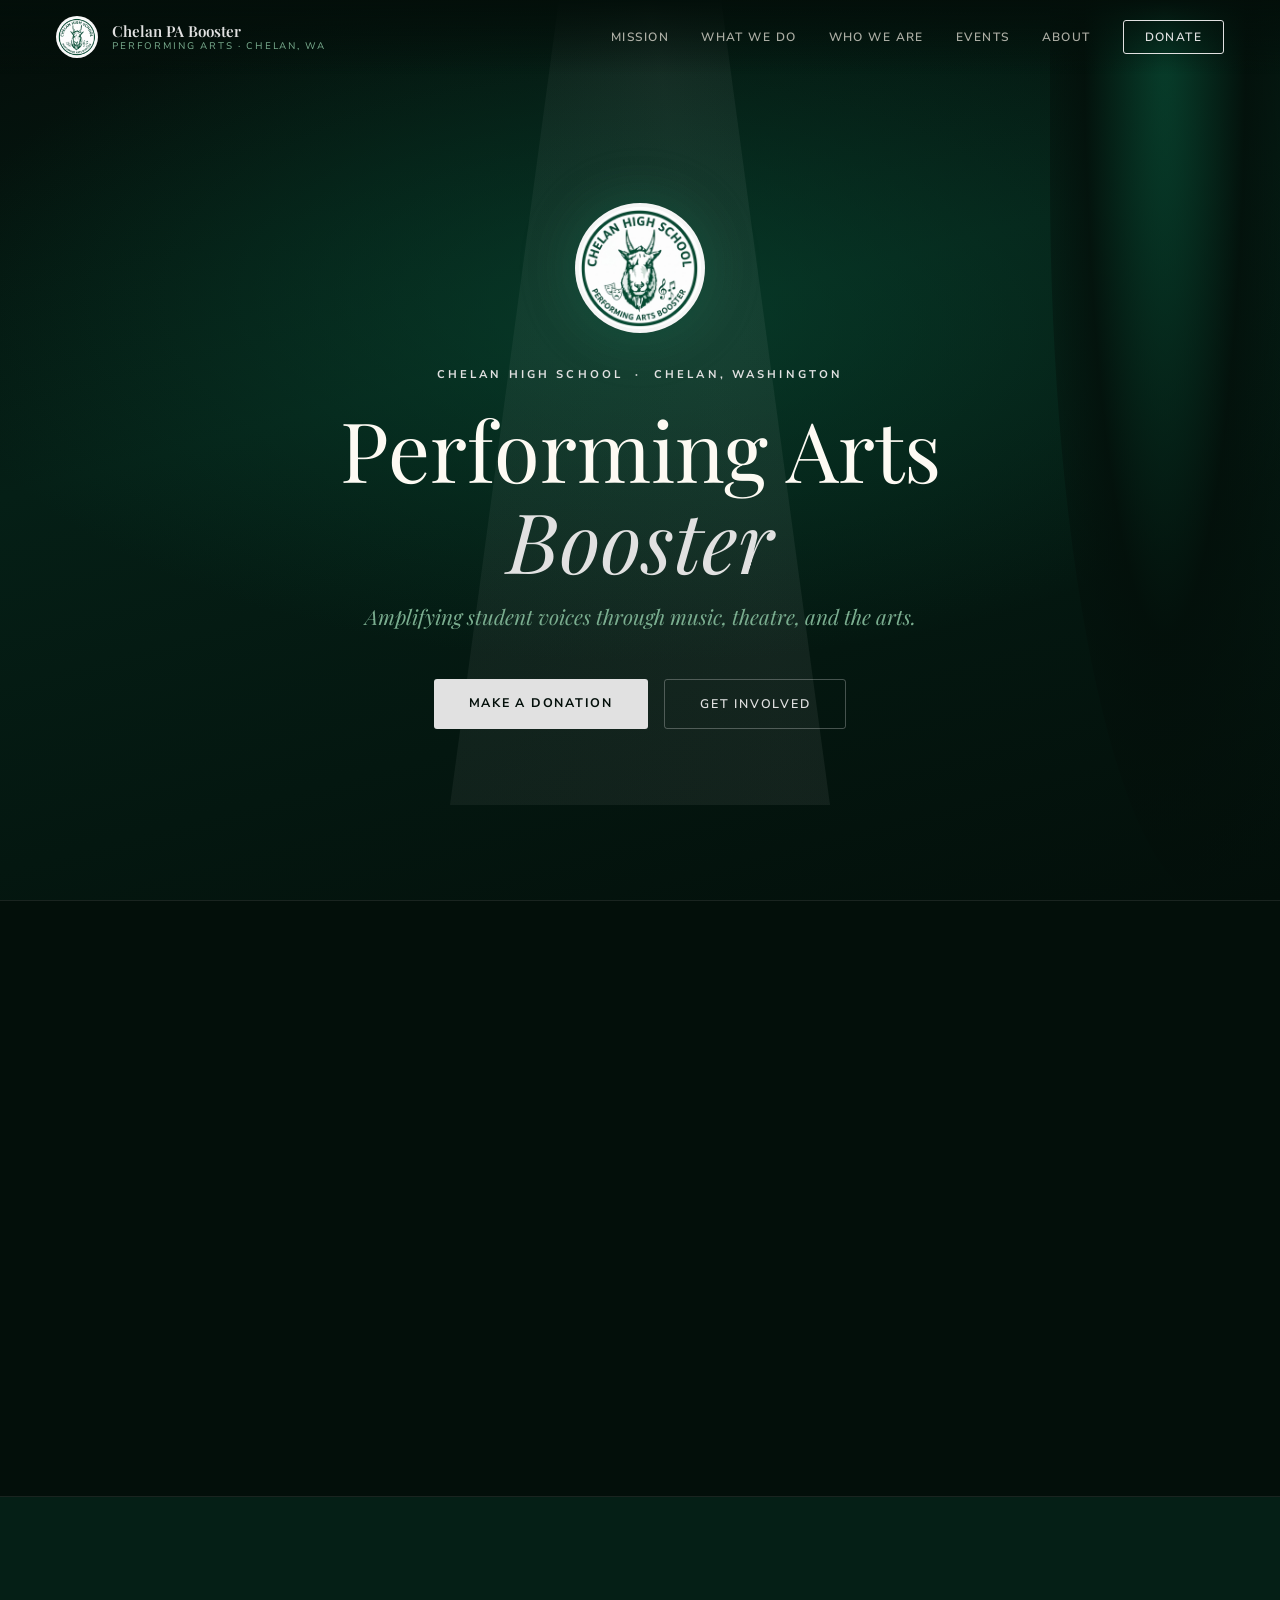
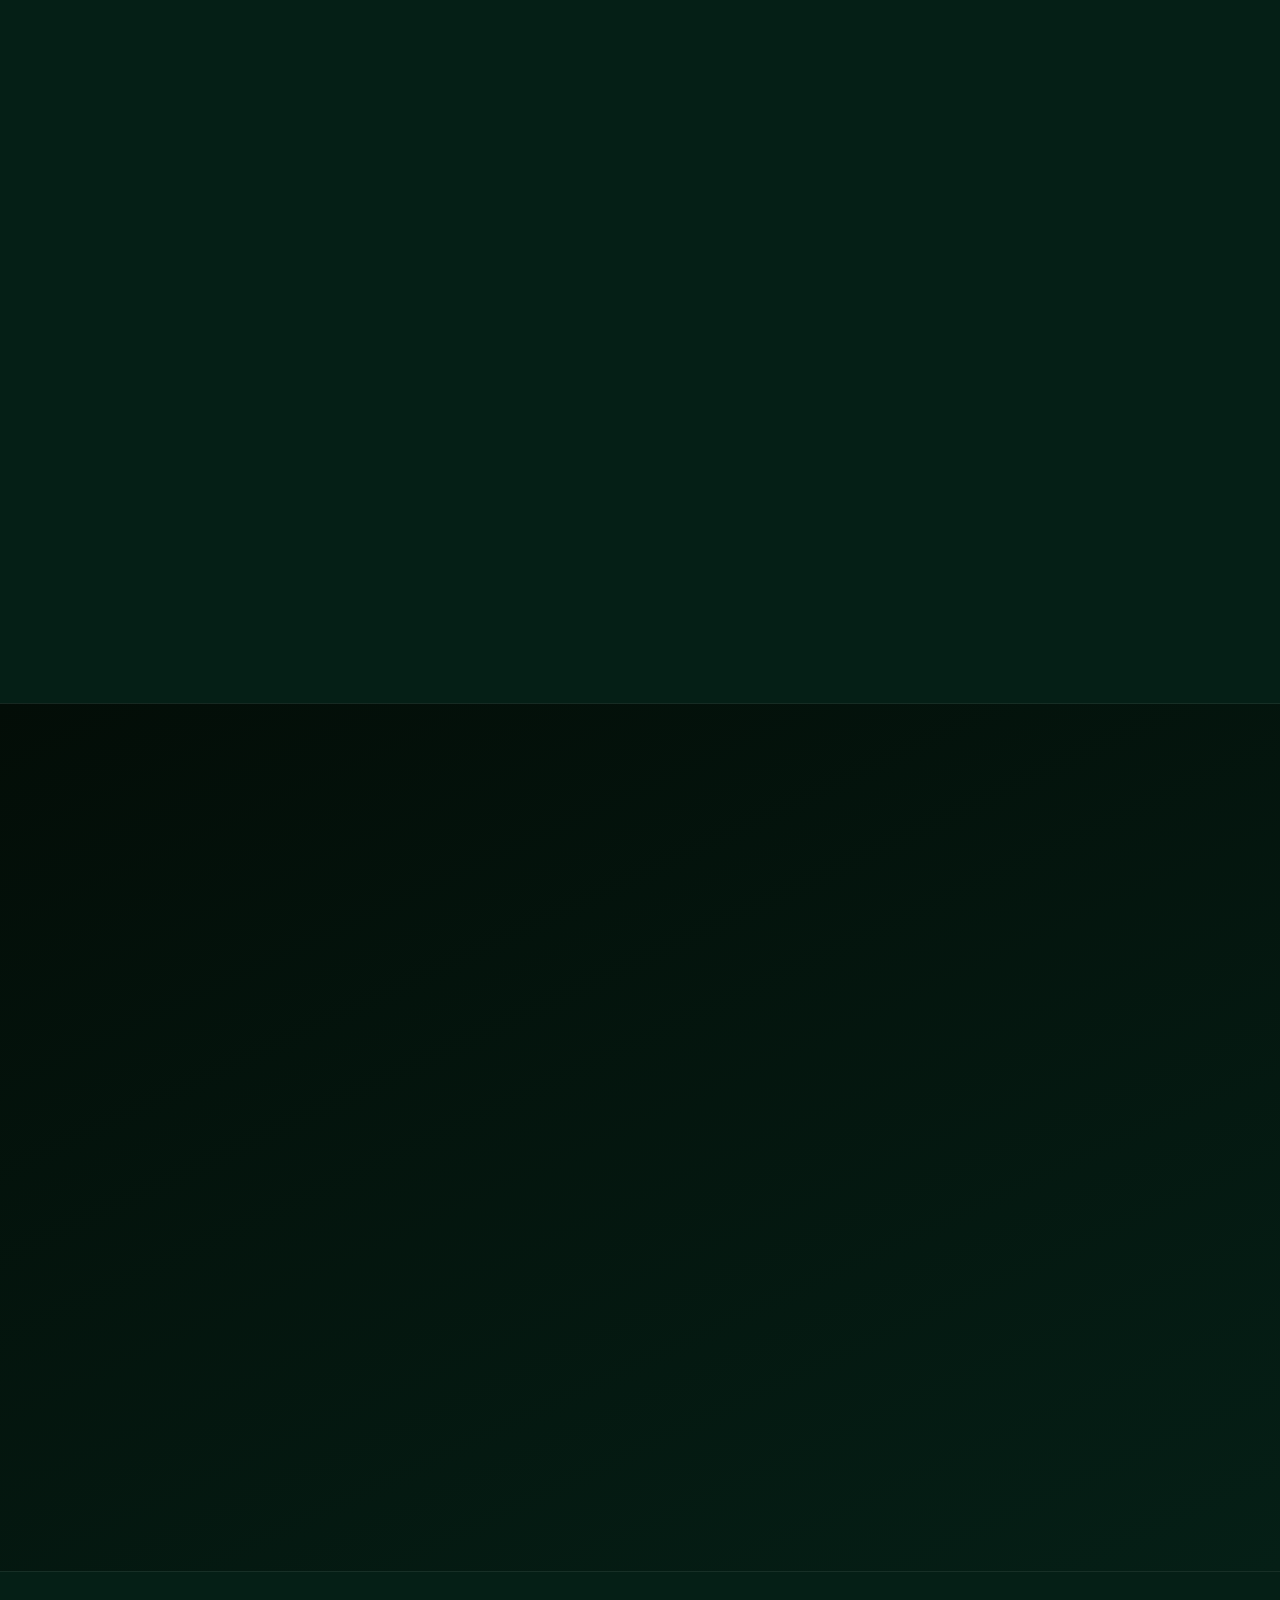
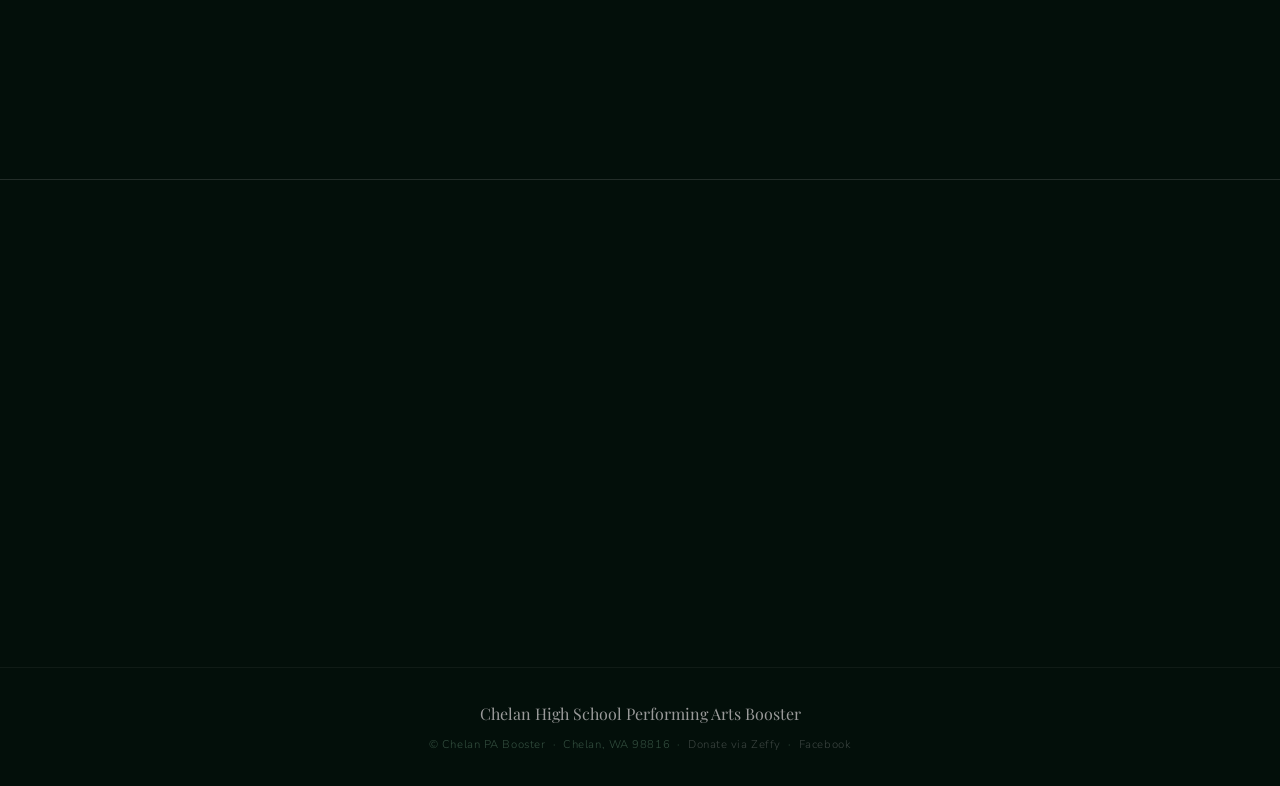
==== commit 73bb3cbf: "try and smooth scroll urls" ====
--- a/index.html
+++ b/index.html
@@ -1047,10 +1047,16 @@
       navLinks.classList.toggle('open');
     });
     navLinks.querySelectorAll('a').forEach(a => {
-      a.addEventListener('click', () => {
+      a.addEventListener('click', (e) => {
         hamburger.classList.remove('open');
         navLinks.classList.remove('open');
-      });
+        // Intercept internal page-section links — no full reload
+        const sectionId = PATH_TO_SECTION[new URL(a.href).pathname];
+        if (sectionId) {
+          e.preventDefault();
+          history.pushState(null, '', a.href);
+          scrollToSection(sectionId);
+        }
     });
 
     const reveals = document.querySelectorAll('.reveal');
@@ -1064,29 +1070,26 @@
     }, { threshold: 0.1 });
     reveals.forEach(el => observer.observe(el));
 
-    // ── Page routing — scroll to section based on URL path ──────────────────
-    (function routeToSection() {
-      const pathMap = {
-        '/mission':    'mission',
-        '/what-we-do': 'what-we-do',
-        '/who-we-are': 'board',
-        '/events':     'events',
-        '/about':      'about',
-      };
-      const sectionId = pathMap[window.location.pathname];
-      if (!sectionId) return;
-      const el = document.getElementById(sectionId);
+    // ── Page routing — scroll after dynamic content settles ─────────────────
+    const PATH_TO_SECTION = {
+      '/mission':    'mission',
+      '/what-we-do': 'what-we-do',
+      '/who-we-are': 'board',
+      '/events':     'events',
+      '/about':      'about',
+    };
+    const pendingScrollId = PATH_TO_SECTION[window.location.pathname] || null;
+
+    function scrollToSection(id) {
+      const el = document.getElementById(id);
       if (!el) return;
-      // Use instant scroll so the page doesn't visibly start at top then jump
-      requestAnimationFrame(() => {
-        const navH = document.getElementById('nav').offsetHeight;
-        const top = el.getBoundingClientRect().top + window.scrollY - navH;
-        window.scrollTo({ top, behavior: 'instant' });
-      });
-    })();
+      const navH = document.getElementById('nav').offsetHeight;
+      const top = el.getBoundingClientRect().top + window.scrollY - navH;
+      window.scrollTo({ top, behavior: 'instant' });
+    }
 
     // ── Dynamic Events ──────────────────────────────────────────────────────
-    (function loadEvents() {
+    const eventsReady = (function loadEvents() {
       const MONTHS = ['Jan','Feb','Mar','Apr','May','Jun','Jul','Aug','Sep','Oct','Nov','Dec'];
       const upcomingEl = document.getElementById('events-upcoming');
       const pastWrapEl = document.getElementById('events-past-wrap');
@@ -1122,7 +1125,7 @@
         </div>`;
       }
 
-      fetch('/api/events')
+      return fetch('/api/events')
         .then(r => r.ok ? r.json() : Promise.reject())
         .then(events => {
           const today = new Date().toISOString().slice(0, 10);
@@ -1136,7 +1139,6 @@
           if (upcoming.length) {
             upcomingEl.innerHTML = upcoming.map(eventHTML).join('');
             moreNote.style.display = 'none';
-            // Trigger reveal animations for newly added items
             upcomingEl.querySelectorAll('.event-item').forEach(el => {
               el.classList.add('visible');
             });
@@ -1154,13 +1156,12 @@
           }
         })
         .catch(() => {
-          // On error fall back to a friendly message
           upcomingEl.innerHTML = '<p style="color:var(--muted);font-size:.88rem;padding:1.5rem 0;">Unable to load events right now. Check our <a href="https://www.zeffy.com/en-US/organizations/chelan-high-school-performing-arts-booster" target="_blank" style="color:inherit;">Zeffy page</a> for the latest.</p>';
         });
     })();
 
     // ── Board Members ─────────────────────────────────────
-    (function loadBoard() {
+    const boardReady = (function loadBoard() {
       const grid = document.getElementById('board-grid');
 
       function escHtml(str) {
@@ -1185,7 +1186,7 @@
         </div>`;
       }
 
-      fetch('/api/board')
+      return fetch('/api/board')
         .then(r => r.ok ? r.json() : Promise.reject())
         .then(members => {
           const sorted = members.slice().sort((a, b) => (a.order ?? 0) - (b.order ?? 0) || a.name.localeCompare(b.name));
@@ -1200,6 +1201,20 @@
           grid.closest('section').style.display = 'none';
         });
     })();
+
+    // On initial load: scroll after dynamic content has rendered
+    if (pendingScrollId) {
+      Promise.allSettled([eventsReady, boardReady]).then(() => {
+        scrollToSection(pendingScrollId);
+      });
+    }
+
+    // Handle browser back/forward
+    window.addEventListener('popstate', () => {
+      const id = PATH_TO_SECTION[window.location.pathname];
+      if (id) scrollToSection(id);
+      else window.scrollTo({ top: 0, behavior: 'smooth' });
+    });
   </script>
 </body>
 </html>
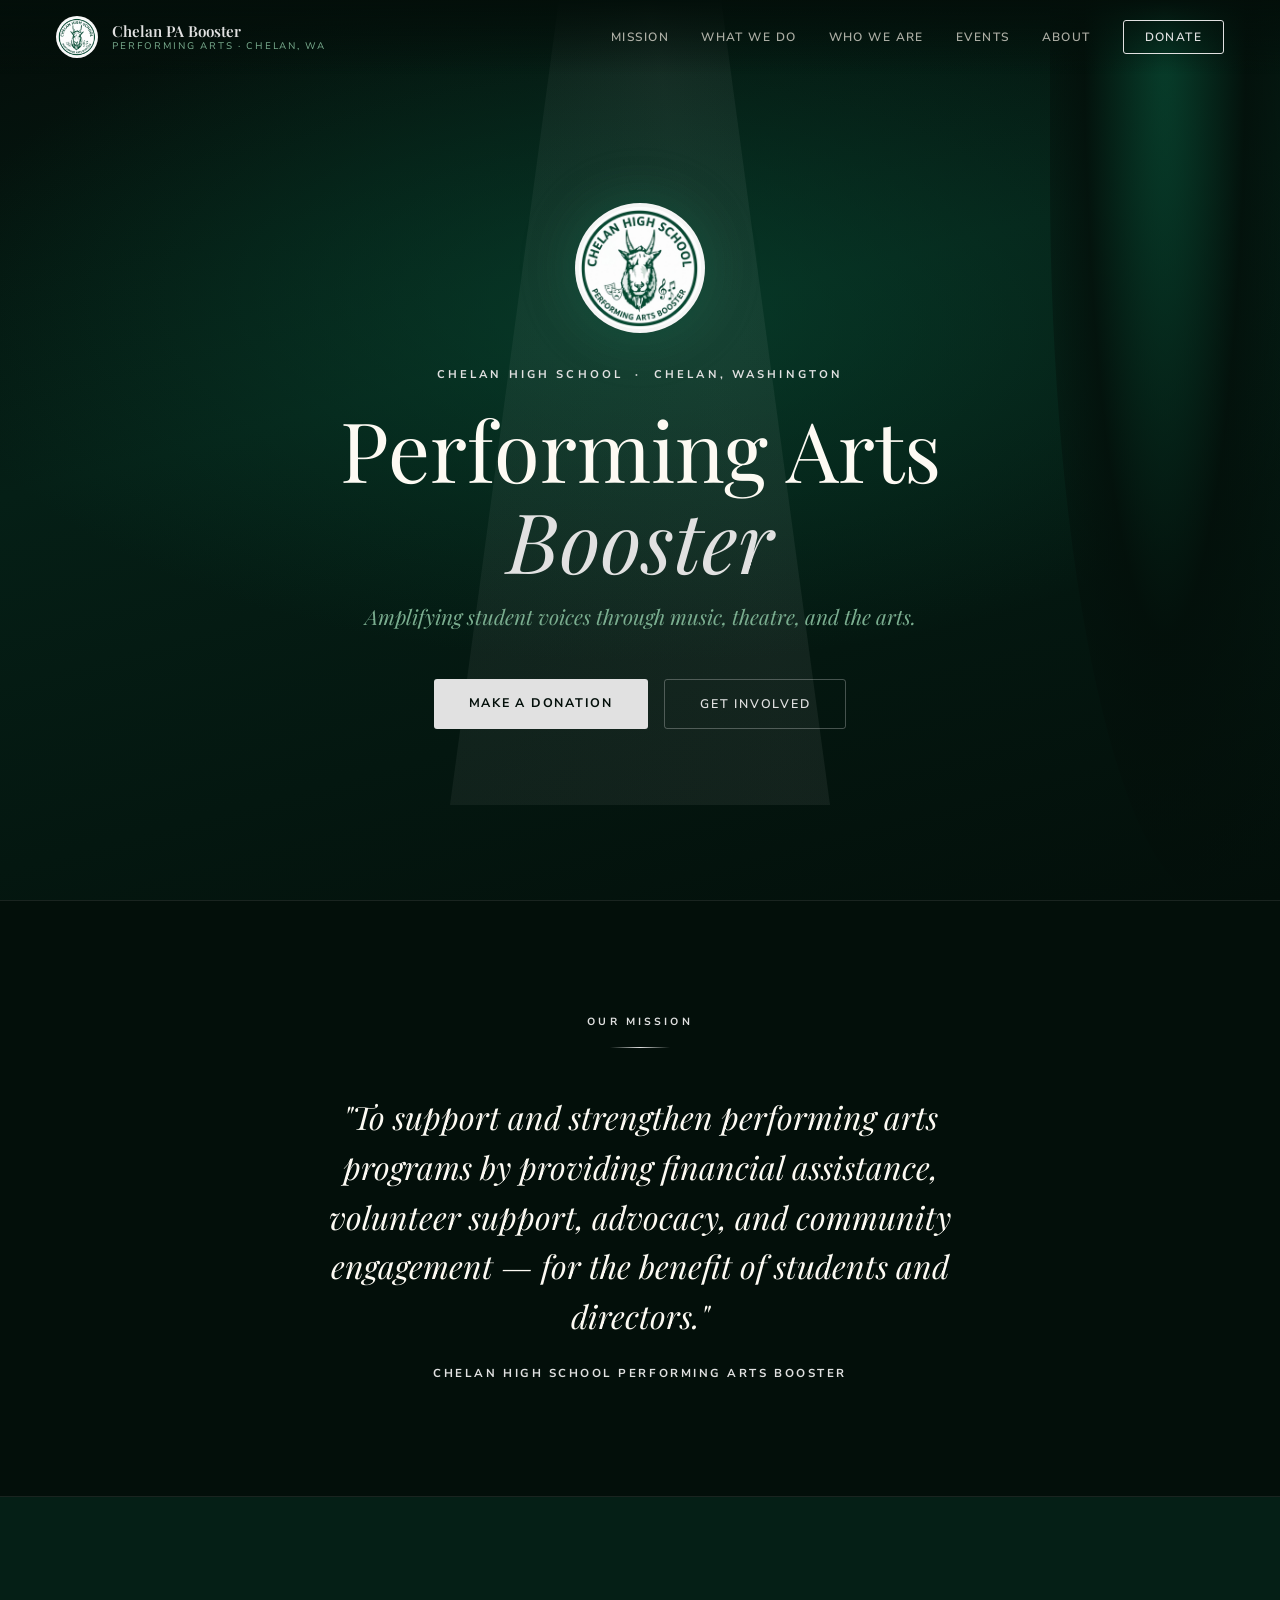
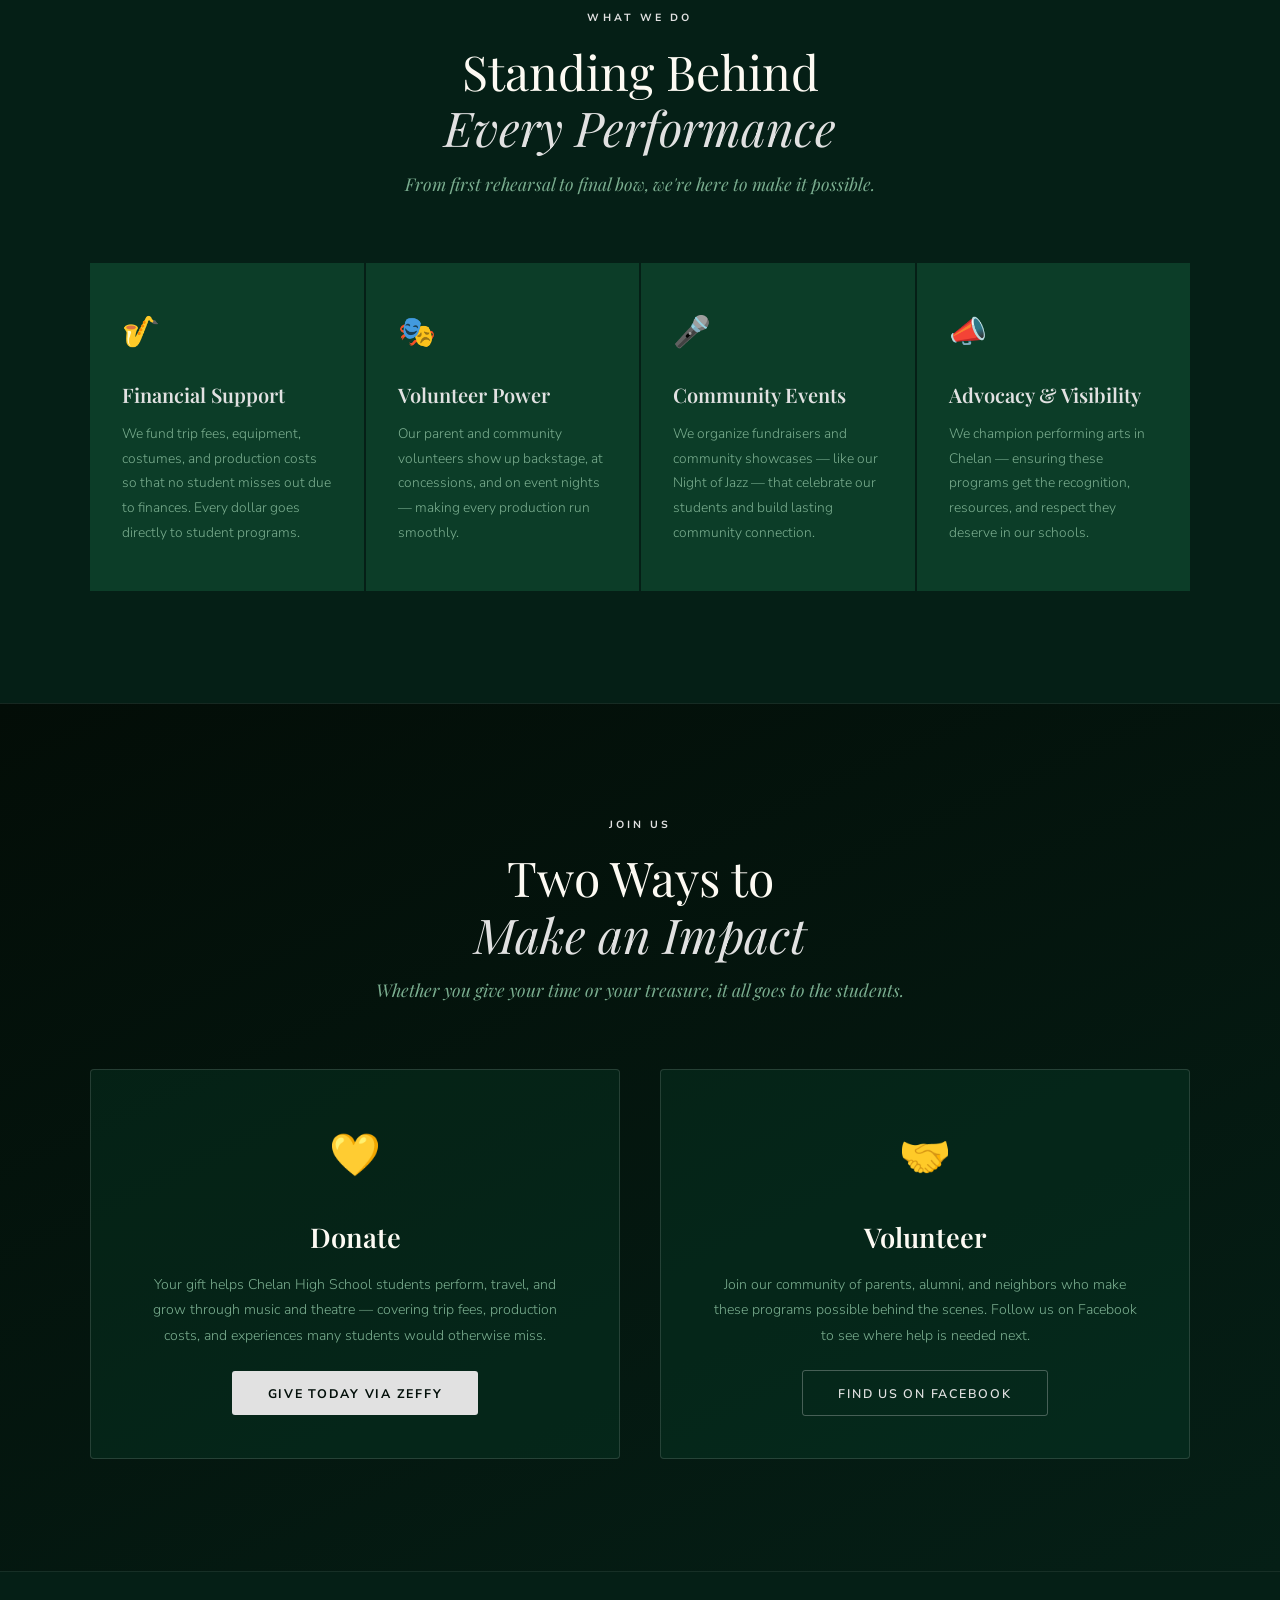
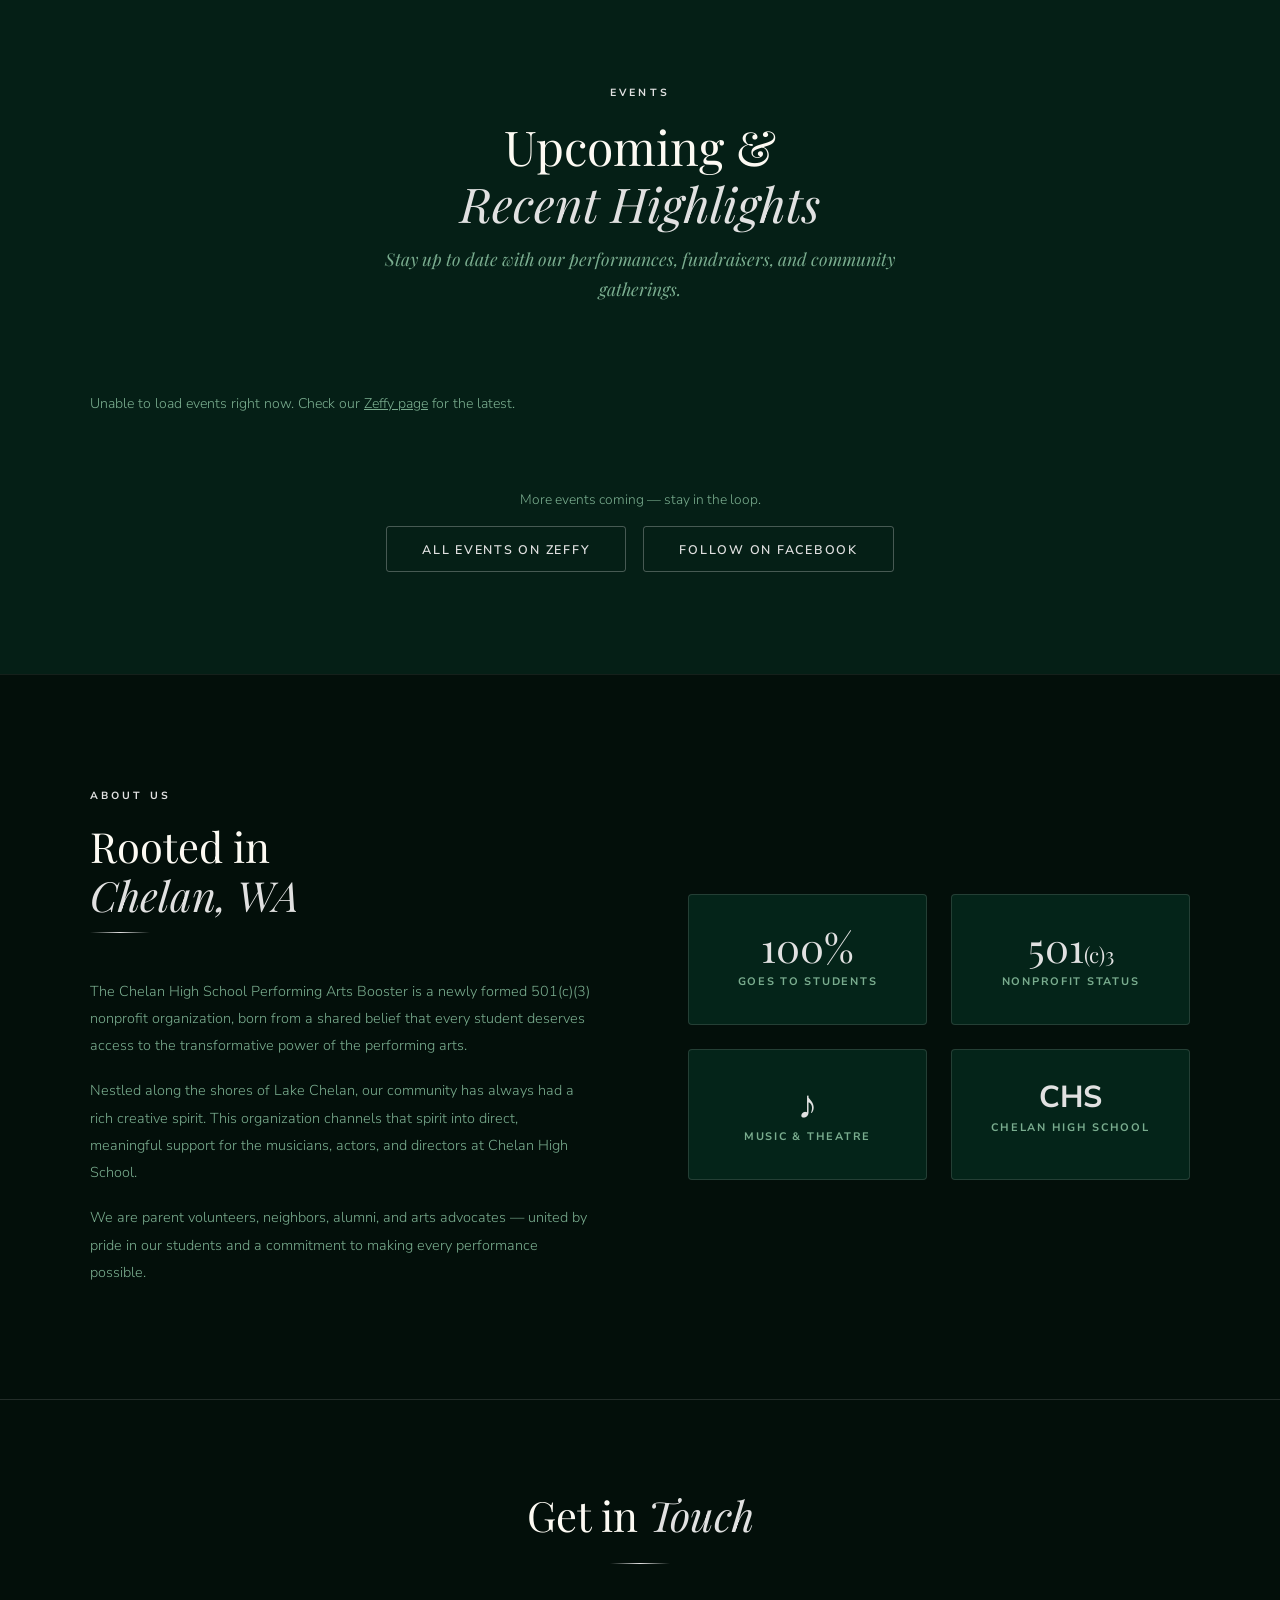
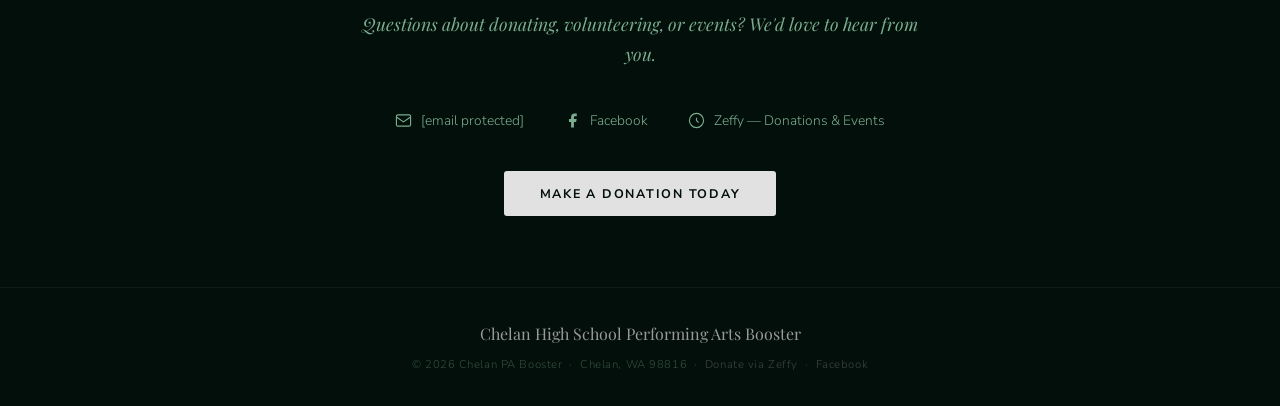
==== commit ee158d69: "revert" ====
--- a/index.html
+++ b/index.html
@@ -805,7 +805,7 @@
 
   <!-- NAV -->
   <nav id="nav">
-    <a href="/" class="nav-brand">
+    <a href="#" class="nav-brand">
       <img class="nav-logo-img" src="[data-uri]" alt="Chelan High School Performing Arts Booster logo" />
       <div class="nav-logo-text">
         Chelan PA Booster
@@ -816,11 +816,11 @@
       <span></span><span></span><span></span>
     </button>
     <ul class="nav-links" id="nav-links">
-      <li><a href="/mission">Mission</a></li>
-      <li><a href="/what-we-do">What We Do</a></li>
-      <li><a href="/who-we-are">Who We Are</a></li>
-      <li><a href="/events">Events</a></li>
-      <li><a href="/about">About</a></li>
+      <li><a href="#mission">Mission</a></li>
+      <li><a href="#what-we-do">What We Do</a></li>
+      <li><a href="#board">Who We Are</a></li>
+      <li><a href="#events">Events</a></li>
+      <li><a href="#about">About</a></li>
       <li><a href="https://www.zeffy.com/en-US/donation-form/making-a-difference-5" target="_blank" class="nav-cta">Donate</a></li>
     </ul>
   </nav>
@@ -1047,16 +1047,10 @@
       navLinks.classList.toggle('open');
     });
     navLinks.querySelectorAll('a').forEach(a => {
-      a.addEventListener('click', (e) => {
+      a.addEventListener('click', () => {
         hamburger.classList.remove('open');
         navLinks.classList.remove('open');
-        // Intercept internal page-section links — no full reload
-        const sectionId = PATH_TO_SECTION[new URL(a.href).pathname];
-        if (sectionId) {
-          e.preventDefault();
-          history.pushState(null, '', a.href);
-          scrollToSection(sectionId);
-        }
+      });
     });
 
     const reveals = document.querySelectorAll('.reveal');
@@ -1070,26 +1064,8 @@
     }, { threshold: 0.1 });
     reveals.forEach(el => observer.observe(el));
 
-    // ── Page routing — scroll after dynamic content settles ─────────────────
-    const PATH_TO_SECTION = {
-      '/mission':    'mission',
-      '/what-we-do': 'what-we-do',
-      '/who-we-are': 'board',
-      '/events':     'events',
-      '/about':      'about',
-    };
-    const pendingScrollId = PATH_TO_SECTION[window.location.pathname] || null;
-
-    function scrollToSection(id) {
-      const el = document.getElementById(id);
-      if (!el) return;
-      const navH = document.getElementById('nav').offsetHeight;
-      const top = el.getBoundingClientRect().top + window.scrollY - navH;
-      window.scrollTo({ top, behavior: 'instant' });
-    }
-
     // ── Dynamic Events ──────────────────────────────────────────────────────
-    const eventsReady = (function loadEvents() {
+    (function loadEvents() {
       const MONTHS = ['Jan','Feb','Mar','Apr','May','Jun','Jul','Aug','Sep','Oct','Nov','Dec'];
       const upcomingEl = document.getElementById('events-upcoming');
       const pastWrapEl = document.getElementById('events-past-wrap');
@@ -1125,7 +1101,7 @@
         </div>`;
       }
 
-      return fetch('/api/events')
+      fetch('/api/events')
         .then(r => r.ok ? r.json() : Promise.reject())
         .then(events => {
           const today = new Date().toISOString().slice(0, 10);
@@ -1139,6 +1115,7 @@
           if (upcoming.length) {
             upcomingEl.innerHTML = upcoming.map(eventHTML).join('');
             moreNote.style.display = 'none';
+            // Trigger reveal animations for newly added items
             upcomingEl.querySelectorAll('.event-item').forEach(el => {
               el.classList.add('visible');
             });
@@ -1156,12 +1133,13 @@
           }
         })
         .catch(() => {
+          // On error fall back to a friendly message
           upcomingEl.innerHTML = '<p style="color:var(--muted);font-size:.88rem;padding:1.5rem 0;">Unable to load events right now. Check our <a href="https://www.zeffy.com/en-US/organizations/chelan-high-school-performing-arts-booster" target="_blank" style="color:inherit;">Zeffy page</a> for the latest.</p>';
         });
     })();
 
     // ── Board Members ─────────────────────────────────────
-    const boardReady = (function loadBoard() {
+    (function loadBoard() {
       const grid = document.getElementById('board-grid');
 
       function escHtml(str) {
@@ -1186,7 +1164,7 @@
         </div>`;
       }
 
-      return fetch('/api/board')
+      fetch('/api/board')
         .then(r => r.ok ? r.json() : Promise.reject())
         .then(members => {
           const sorted = members.slice().sort((a, b) => (a.order ?? 0) - (b.order ?? 0) || a.name.localeCompare(b.name));
@@ -1201,20 +1179,6 @@
           grid.closest('section').style.display = 'none';
         });
     })();
-
-    // On initial load: scroll after dynamic content has rendered
-    if (pendingScrollId) {
-      Promise.allSettled([eventsReady, boardReady]).then(() => {
-        scrollToSection(pendingScrollId);
-      });
-    }
-
-    // Handle browser back/forward
-    window.addEventListener('popstate', () => {
-      const id = PATH_TO_SECTION[window.location.pathname];
-      if (id) scrollToSection(id);
-      else window.scrollTo({ top: 0, behavior: 'smooth' });
-    });
   </script>
 </body>
 </html>
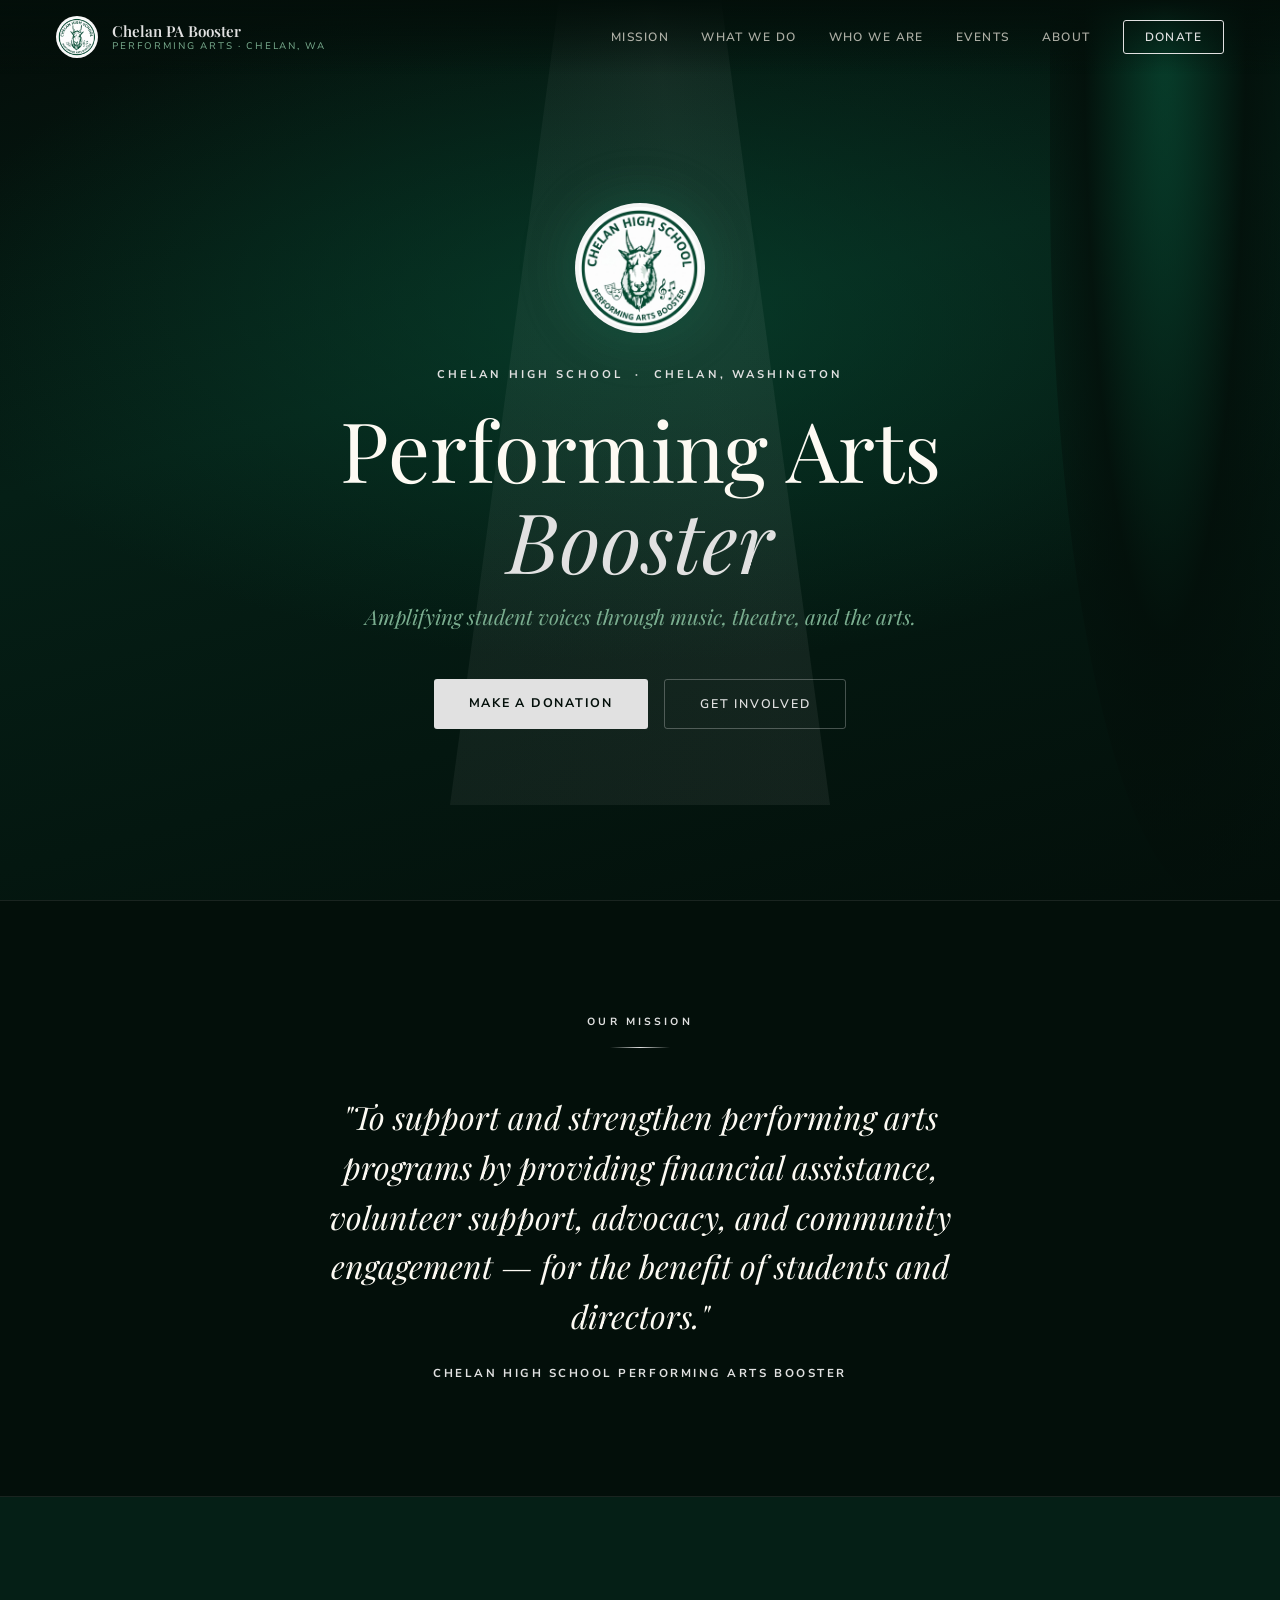
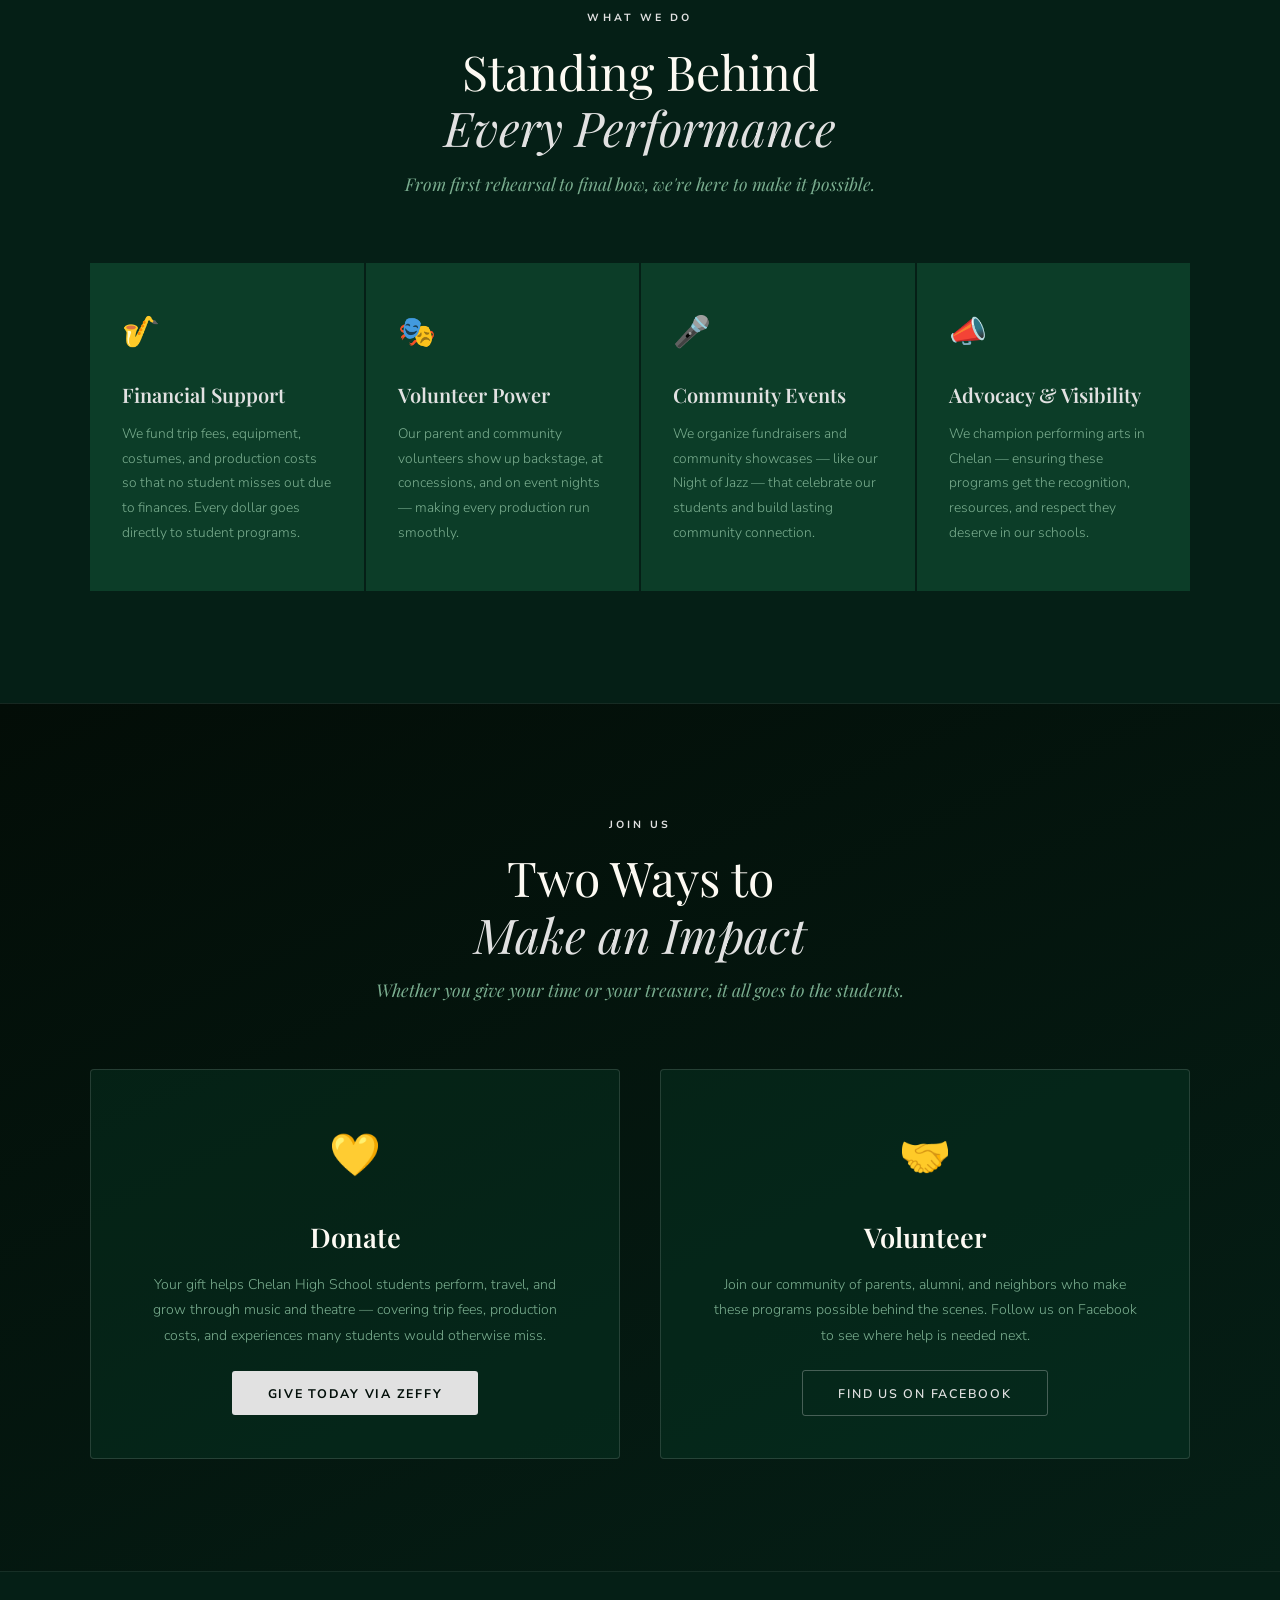
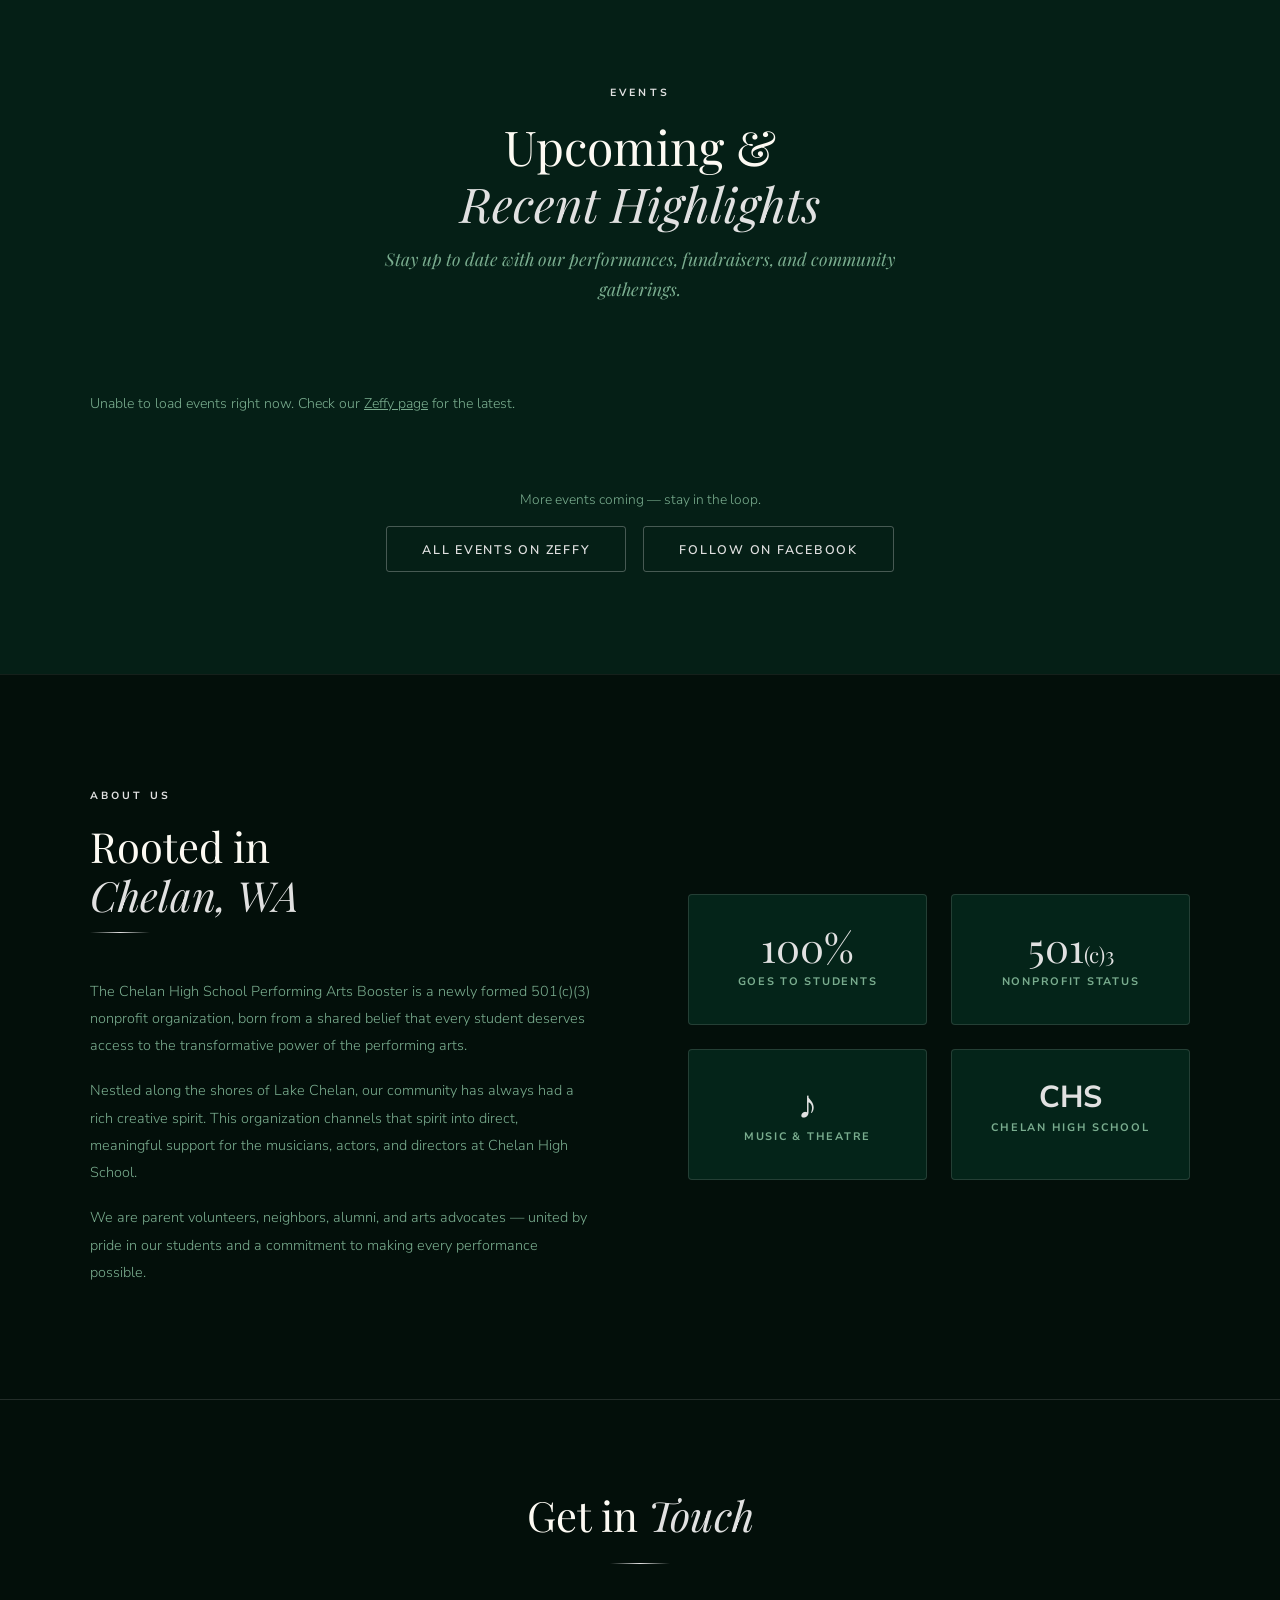
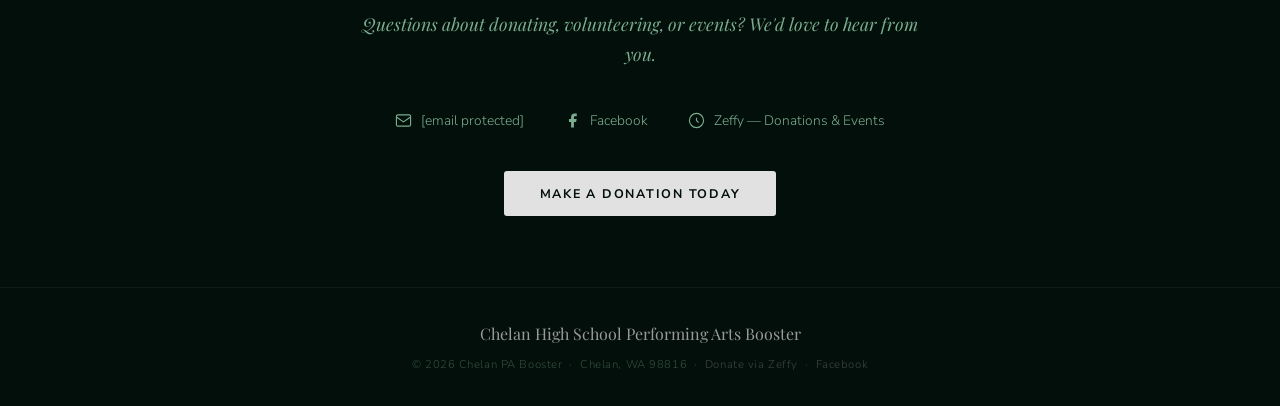
==== commit dbf5a771: "try a new url technique" ====
--- a/index.html
+++ b/index.html
@@ -1046,10 +1046,28 @@
       hamburger.classList.toggle('open');
       navLinks.classList.toggle('open');
     });
+    // Sections whose position is affected by dynamic content loading above them
+    const DYNAMIC_ANCHORS = new Set(['#events', '#board', '#about']);
+
+    function scrollToAnchor(hash) {
+      const el = document.querySelector(hash);
+      if (!el) return;
+      const navH = document.getElementById('nav').offsetHeight;
+      const top = el.getBoundingClientRect().top + window.scrollY - navH;
+      window.scrollTo({ top, behavior: 'smooth' });
+    }
+
     navLinks.querySelectorAll('a').forEach(a => {
-      a.addEventListener('click', () => {
+      a.addEventListener('click', (e) => {
         hamburger.classList.remove('open');
         navLinks.classList.remove('open');
+        if (!a.hash || !DYNAMIC_ANCHORS.has(a.hash)) return;
+        e.preventDefault();
+        history.pushState(null, '', a.hash);
+        // Wait for dynamic sections to finish loading, then scroll accurately
+        Promise.allSettled([window._eventsReady, window._boardReady]).then(() => {
+          scrollToAnchor(a.hash);
+        });
       });
     });
 
@@ -1065,7 +1083,7 @@
     reveals.forEach(el => observer.observe(el));
 
     // ── Dynamic Events ──────────────────────────────────────────────────────
-    (function loadEvents() {
+    window._eventsReady = (function loadEvents() {
       const MONTHS = ['Jan','Feb','Mar','Apr','May','Jun','Jul','Aug','Sep','Oct','Nov','Dec'];
       const upcomingEl = document.getElementById('events-upcoming');
       const pastWrapEl = document.getElementById('events-past-wrap');
@@ -1101,7 +1119,7 @@
         </div>`;
       }
 
-      fetch('/api/events')
+      return fetch('/api/events')
         .then(r => r.ok ? r.json() : Promise.reject())
         .then(events => {
           const today = new Date().toISOString().slice(0, 10);
@@ -1139,7 +1157,7 @@
     })();
 
     // ── Board Members ─────────────────────────────────────
-    (function loadBoard() {
+    window._boardReady = (function loadBoard() {
       const grid = document.getElementById('board-grid');
 
       function escHtml(str) {
@@ -1164,7 +1182,7 @@
         </div>`;
       }
 
-      fetch('/api/board')
+      return fetch('/api/board')
         .then(r => r.ok ? r.json() : Promise.reject())
         .then(members => {
           const sorted = members.slice().sort((a, b) => (a.order ?? 0) - (b.order ?? 0) || a.name.localeCompare(b.name));
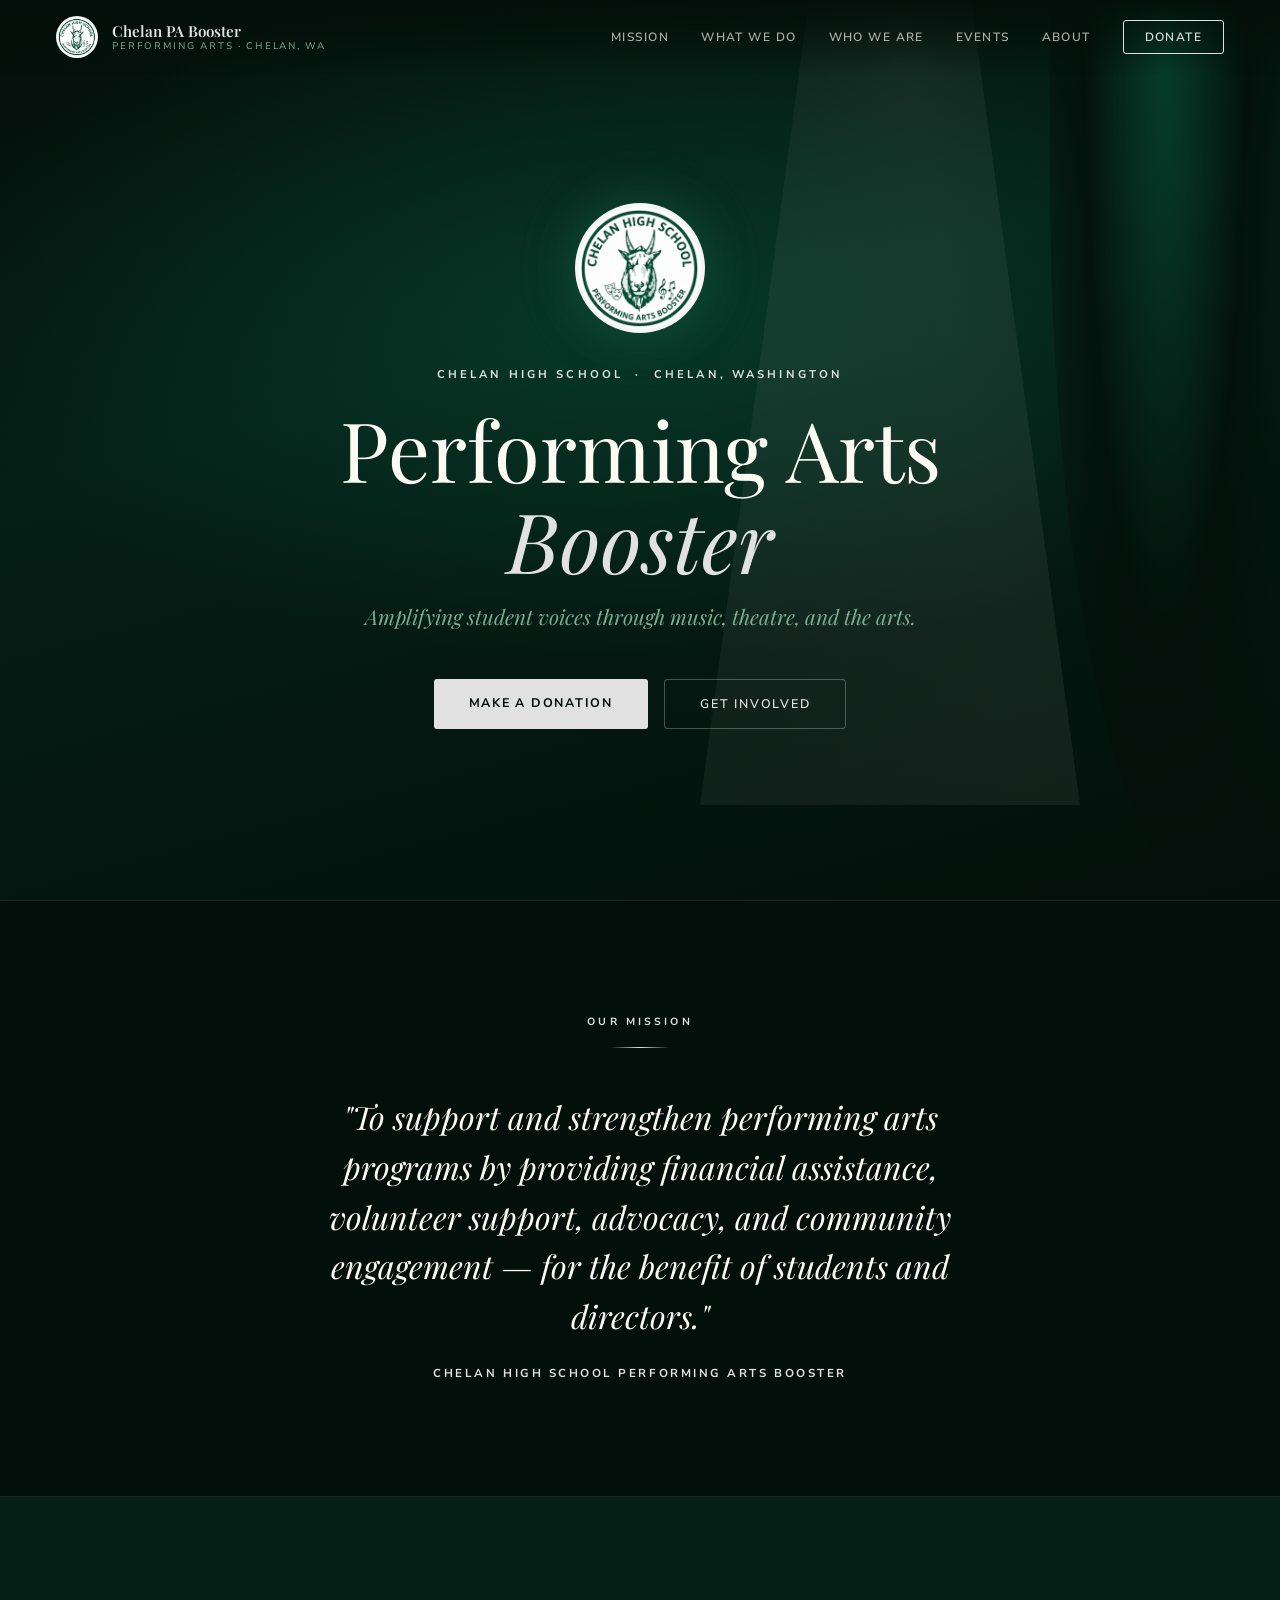
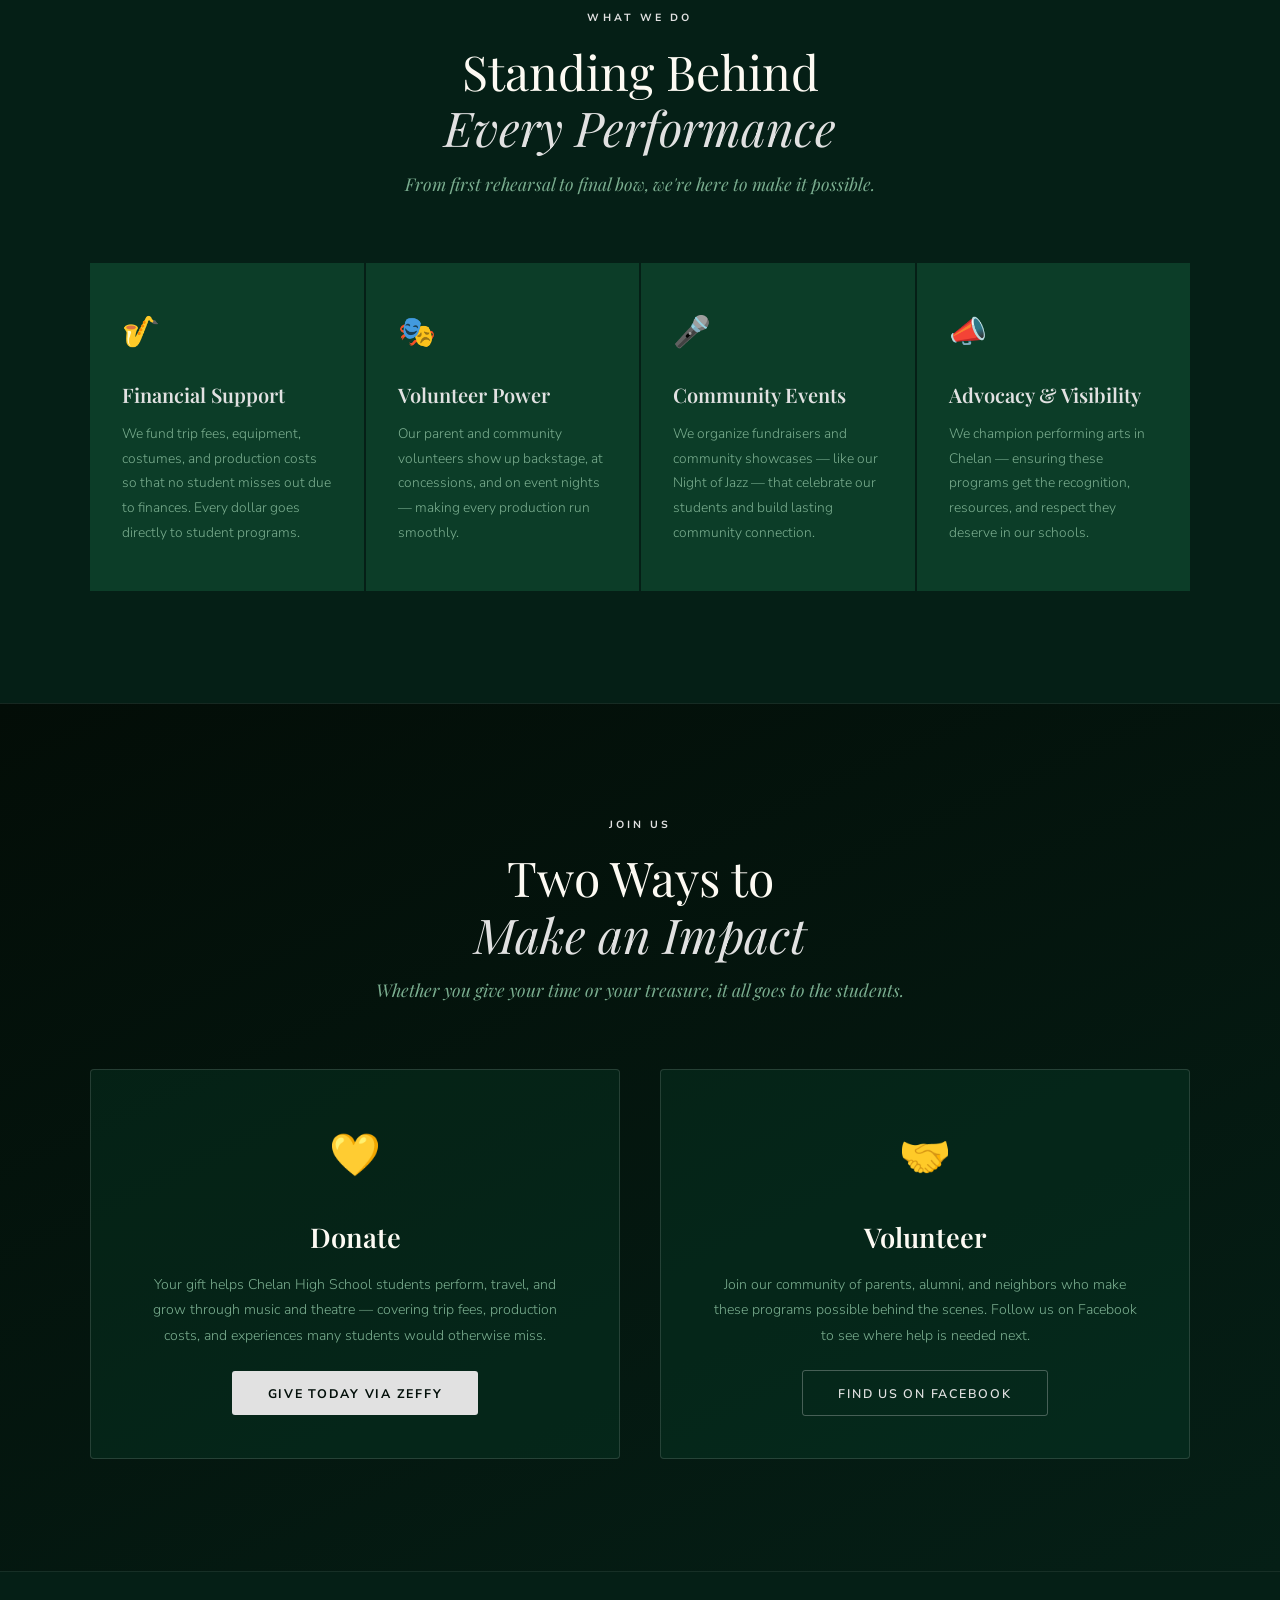
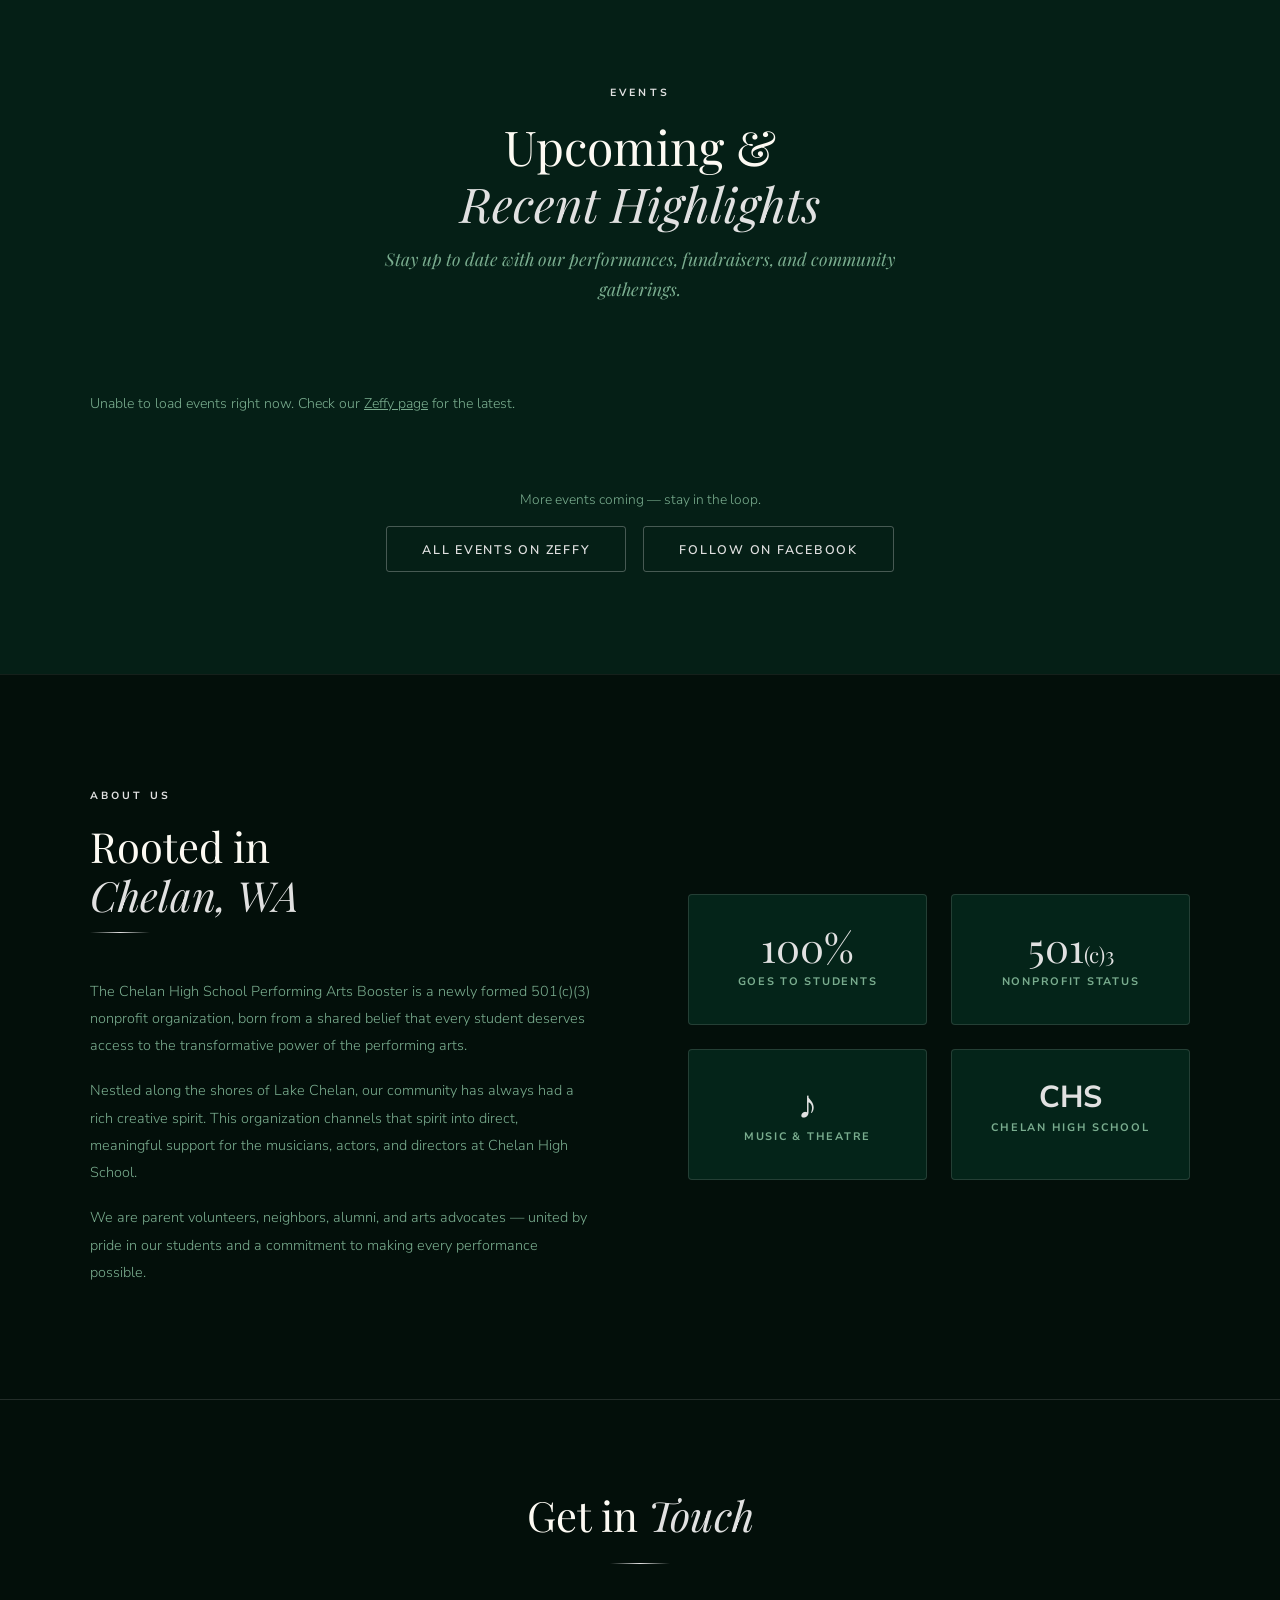
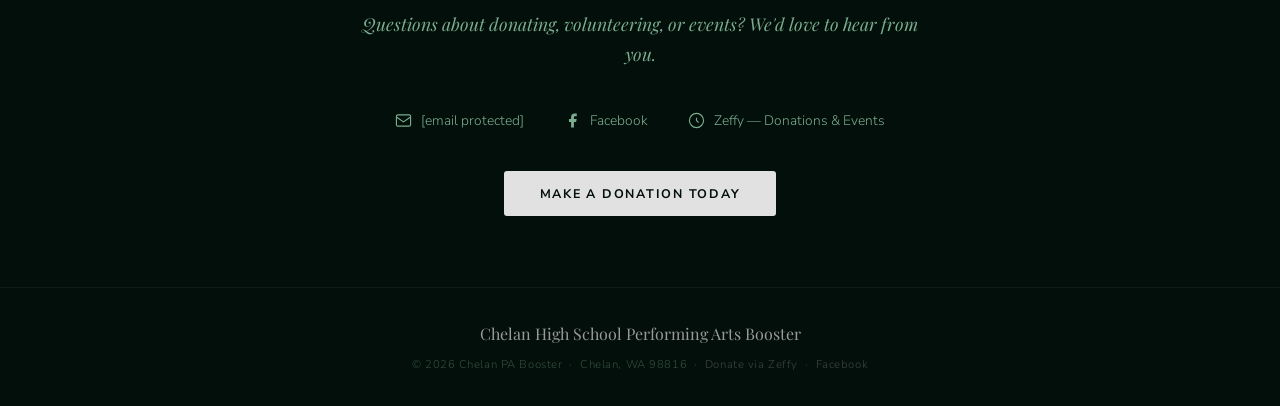
==== commit e464f55f: "animate the spotlight" ====
--- a/index.html
+++ b/index.html
@@ -204,18 +204,23 @@
       position: absolute;
       top: -5%;
       left: 50%;
-      transform: translateX(-50%);
       width: 500px;
       height: 850px;
       background: conic-gradient(from -10deg at 50% 0%, transparent 0%, rgba(225,225,225,.03) 30%, rgba(225,225,225,.07) 50%, rgba(225,225,225,.03) 70%, transparent 100%);
       clip-path: polygon(35% 0%, 65% 0%, 88% 100%, 12% 100%);
       pointer-events: none;
       z-index: 0;
-      animation: spotlight-pulse 6s ease-in-out infinite;
-    }
-    @keyframes spotlight-pulse {
-      0%, 100% { opacity: .6; }
-      50%       { opacity: 1; }
+      transform-origin: 50% 0%;
+      animation: spotlight-move 18s ease-in-out infinite;
+    }
+    @keyframes spotlight-move {
+      0%   { transform: translateX(-50%) rotate(-10deg); opacity: .6; }
+      20%  { opacity: 1; }
+      35%  { transform: translateX(-50%) rotate(8deg);  opacity: .75; }
+      50%  { transform: translateX(-50%) rotate(-4deg); opacity: 1; }
+      65%  { transform: translateX(-50%) rotate(12deg); opacity: .65; }
+      80%  { opacity: .9; }
+      100% { transform: translateX(-50%) rotate(-10deg); opacity: .6; }
     }
 
     .hero-content {
@@ -1061,12 +1066,13 @@
       a.addEventListener('click', (e) => {
         hamburger.classList.remove('open');
         navLinks.classList.remove('open');
-        if (!a.hash || !DYNAMIC_ANCHORS.has(a.hash)) return;
+        const href = a.getAttribute('href');
+        if (!href || !DYNAMIC_ANCHORS.has(href)) return;
         e.preventDefault();
-        history.pushState(null, '', a.hash);
+        history.pushState(null, '', href);
         // Wait for dynamic sections to finish loading, then scroll accurately
         Promise.allSettled([window._eventsReady, window._boardReady]).then(() => {
-          scrollToAnchor(a.hash);
+          scrollToAnchor(href);
         });
       });
     });
